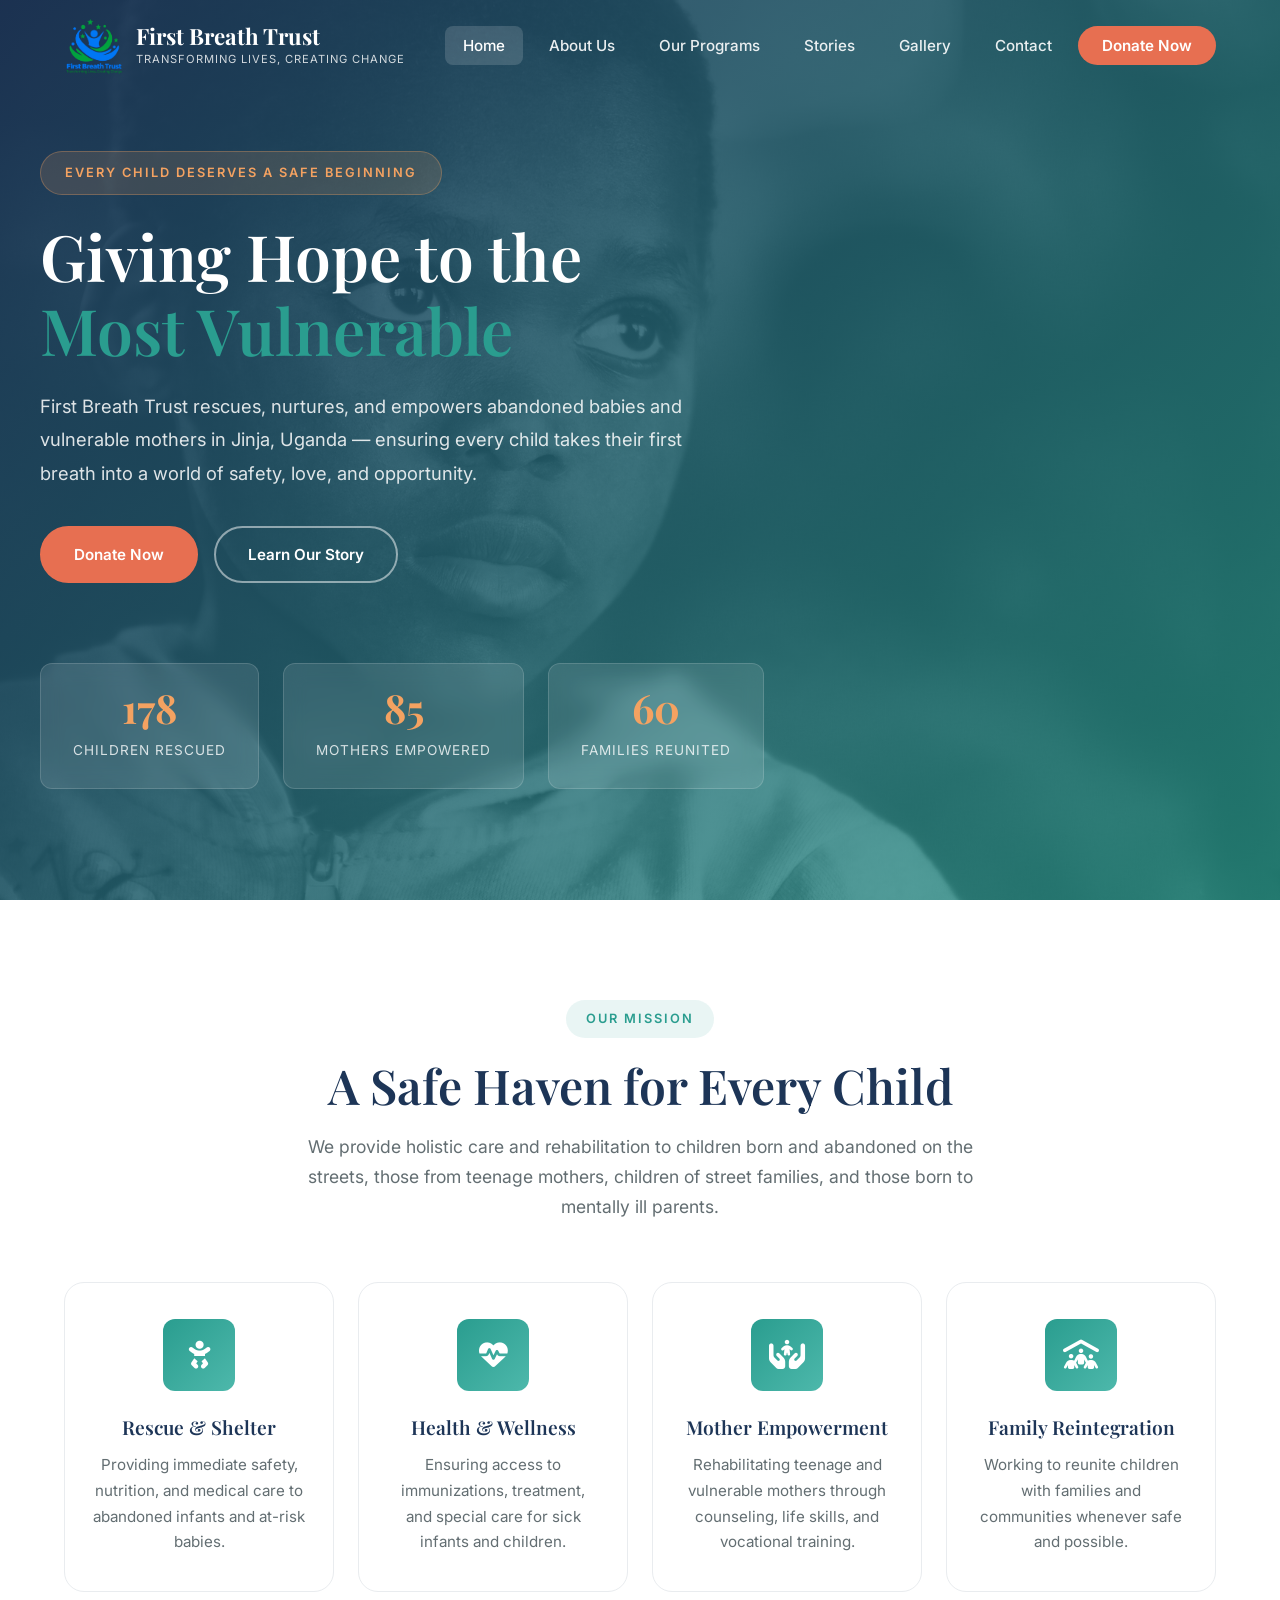
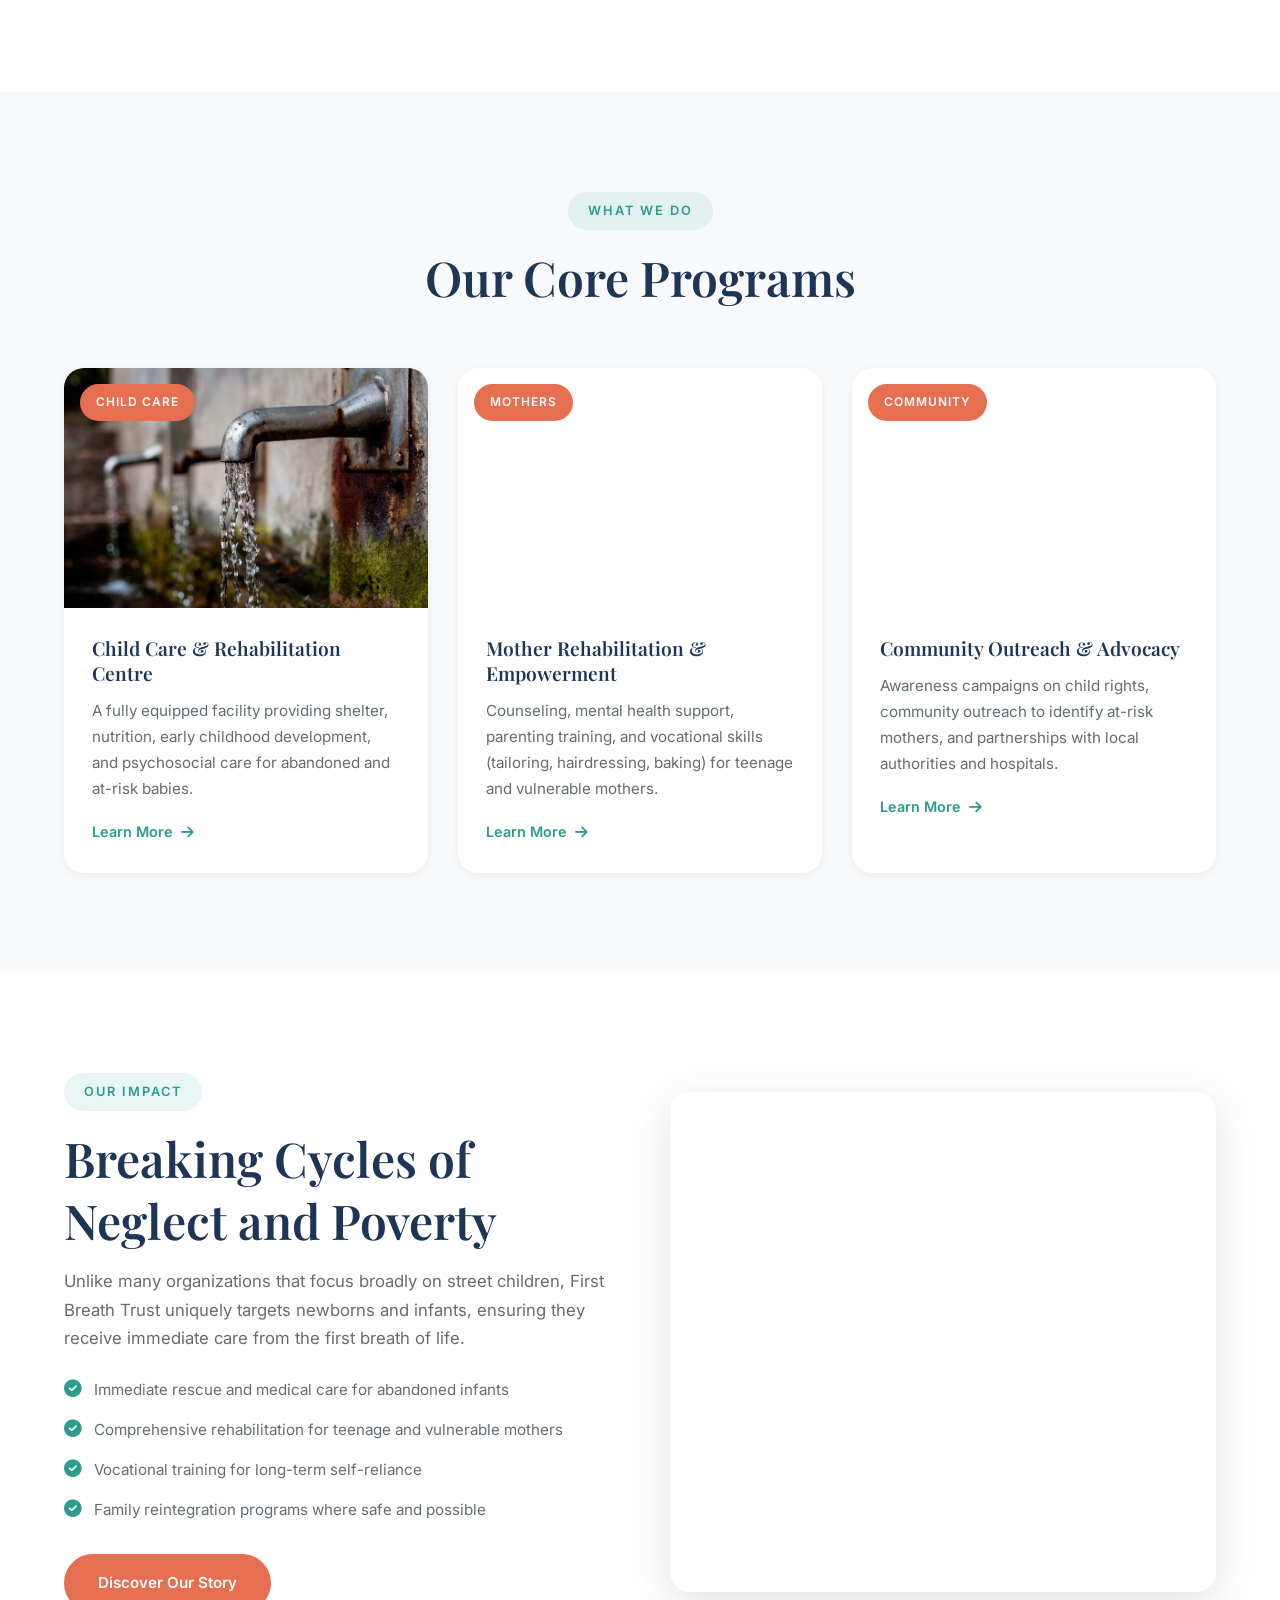
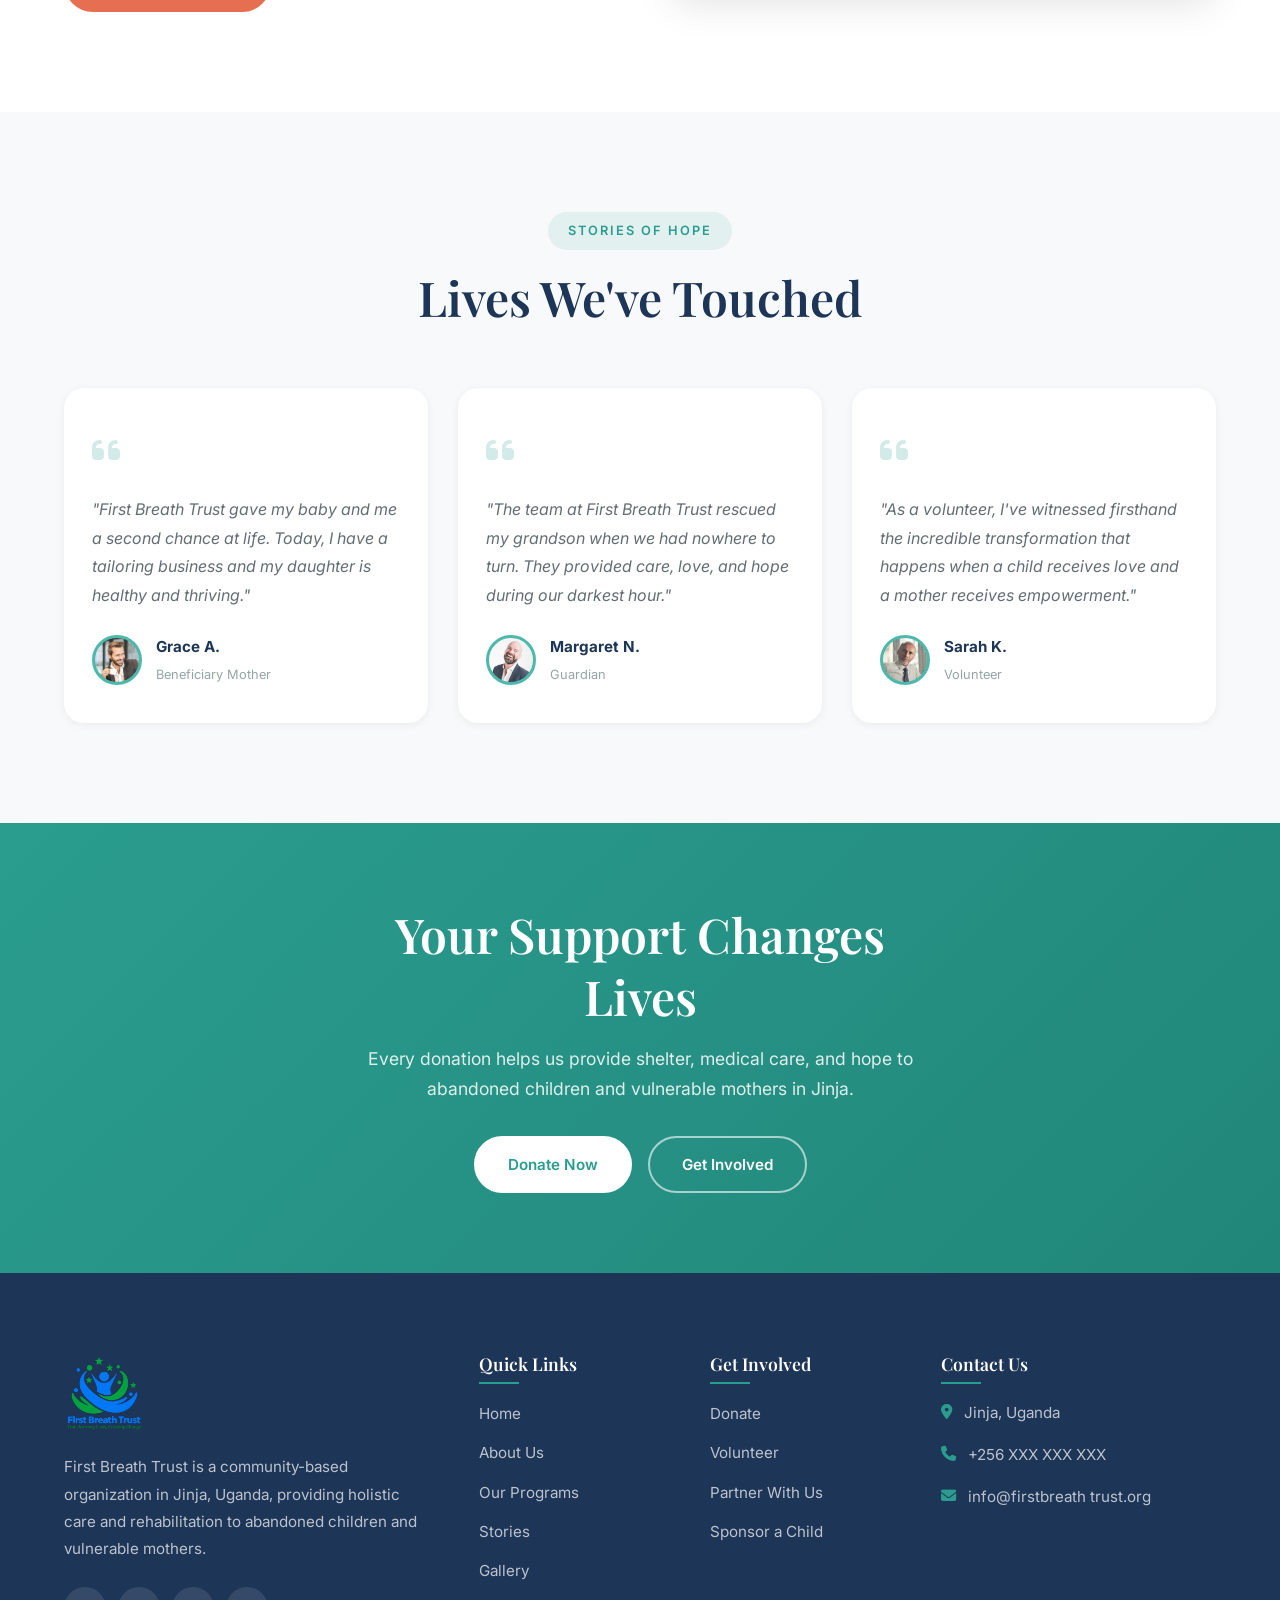
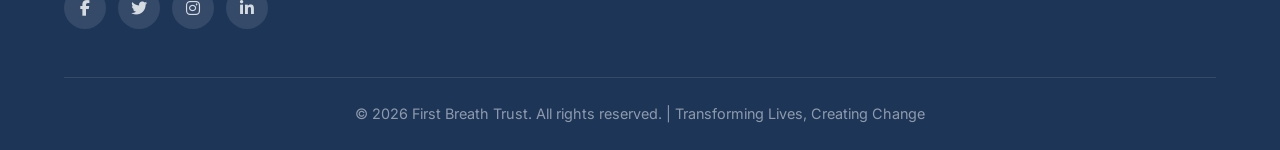
==== index.html @ 8ded1dd7 "Initial commit - First Breath Trust website" ====
<!DOCTYPE html>
<html lang="en">
<head>
    <title>First Breath Trust - Transforming Lives, Creating Change</title>
    <meta charset="utf-8">
    <meta name="viewport" content="width=device-width, initial-scale=1, shrink-to-fit=no">
    <meta name="description" content="First Breath Trust provides holistic care and rehabilitation to abandoned children and vulnerable mothers in Jinja, Uganda.">
    
    <link rel="preconnect" href="https://fonts.googleapis.com">
    <link rel="preconnect" href="https://fonts.gstatic.com" crossorigin>
    <link href="https://fonts.googleapis.com/css2?family=Inter:wght@300;400;500;600;700&family=Playfair+Display:wght@400;500;600;700&display=swap" rel="stylesheet">
    <link rel="stylesheet" href="https://cdnjs.cloudflare.com/ajax/libs/font-awesome/6.4.0/css/all.min.css">
    <link rel="stylesheet" href="css/style.css">
</head>
<body>
    <!-- Navigation -->
    <nav class="navbar" id="navbar">
        <div class="container nav-container">
            <a class="navbar-brand" href="index.html">
                <img src="images/FBT logo.png" alt="First Breath Trust Logo" class="logo-img">
                <div class="brand-text">
                    <span class="brand-name">First Breath Trust</span>
                    <span class="brand-tagline">Transforming Lives, Creating Change</span>
                </div>
            </a>
            <button class="nav-toggle" id="navToggle" aria-label="Toggle navigation">
                <span></span>
                <span></span>
                <span></span>
            </button>
            <ul class="nav-menu" id="navMenu">
                <li><a href="index.html" class="nav-link active">Home</a></li>
                <li><a href="about.html" class="nav-link">About Us</a></li>
                <li><a href="programs.html" class="nav-link">Our Programs</a></li>
                <li><a href="stories.html" class="nav-link">Stories</a></li>
                <li><a href="gallery.html" class="nav-link">Gallery</a></li>
                <li><a href="contact.html" class="nav-link">Contact</a></li>
                <li><a href="donate.html" class="nav-link nav-cta">Donate Now</a></li>
            </ul>
        </div>
    </nav>

    <!-- Hero Section -->
    <section class="hero">
        <div class="hero-overlay"></div>
        <div class="hero-bg" style="background-image: url('images/bg_7.jpg');"></div>
        <div class="container hero-content">
            <div class="hero-text">
                <span class="hero-badge">Every Child Deserves a Safe Beginning</span>
                <h1 class="hero-title">Giving Hope to the <span class="highlight">Most Vulnerable</span></h1>
                <p class="hero-subtitle">First Breath Trust rescues, nurtures, and empowers abandoned babies and vulnerable mothers in Jinja, Uganda — ensuring every child takes their first breath into a world of safety, love, and opportunity.</p>
                <div class="hero-actions">
                    <a href="donate.html" class="btn btn-primary">Donate Now</a>
                    <a href="about.html" class="btn btn-outline">Learn Our Story</a>
                </div>
            </div>
            <div class="hero-stats">
                <div class="stat-card">
                    <span class="stat-number" data-count="250">0</span>
                    <span class="stat-label">Children Rescued</span>
                </div>
                <div class="stat-card">
                    <span class="stat-number" data-count="120">0</span>
                    <span class="stat-label">Mothers Empowered</span>
                </div>
                <div class="stat-card">
                    <span class="stat-number" data-count="85">0</span>
                    <span class="stat-label">Families Reunited</span>
                </div>
            </div>
        </div>
    </section>

    <!-- Mission Section -->
    <section class="section mission-section">
        <div class="container">
            <div class="section-header">
                <span class="section-tag">Our Mission</span>
                <h2 class="section-title">A Safe Haven for Every Child</h2>
                <p class="section-desc">We provide holistic care and rehabilitation to children born and abandoned on the streets, those from teenage mothers, children of street families, and those born to mentally ill parents.</p>
            </div>
            <div class="mission-grid">
                <div class="mission-card">
                    <div class="mission-icon"><i class="fas fa-baby"></i></div>
                    <h3>Rescue & Shelter</h3>
                    <p>Providing immediate safety, nutrition, and medical care to abandoned infants and at-risk babies.</p>
                </div>
                <div class="mission-card">
                    <div class="mission-icon"><i class="fas fa-heart-pulse"></i></div>
                    <h3>Health & Wellness</h3>
                    <p>Ensuring access to immunizations, treatment, and special care for sick infants and children.</p>
                </div>
                <div class="mission-card">
                    <div class="mission-icon"><i class="fas fa-hands-holding-child"></i></div>
                    <h3>Mother Empowerment</h3>
                    <p>Rehabilitating teenage and vulnerable mothers through counseling, life skills, and vocational training.</p>
                </div>
                <div class="mission-card">
                    <div class="mission-icon"><i class="fas fa-people-roof"></i></div>
                    <h3>Family Reintegration</h3>
                    <p>Working to reunite children with families and communities whenever safe and possible.</p>
                </div>
            </div>
        </div>
    </section>

    <!-- Programs Section -->
    <section class="section programs-section bg-light">
        <div class="container">
            <div class="section-header">
                <span class="section-tag">What We Do</span>
                <h2 class="section-title">Our Core Programs</h2>
            </div>
            <div class="programs-grid">
                <div class="program-card">
                    <div class="program-image" style="background-image: url('images/cause-1.jpg');">
                        <span class="program-badge">Child Care</span>
                    </div>
                    <div class="program-content">
                        <h3>Child Care & Rehabilitation Centre</h3>
                        <p>A fully equipped facility providing shelter, nutrition, early childhood development, and psychosocial care for abandoned and at-risk babies.</p>
                        <a href="programs.html" class="program-link">Learn More <i class="fas fa-arrow-right"></i></a>
                    </div>
                </div>
                <div class="program-card">
                    <div class="program-image" style="background-image: url('images/cause-2.jpg');">
                        <span class="program-badge">Mothers</span>
                    </div>
                    <div class="program-content">
                        <h3>Mother Rehabilitation & Empowerment</h3>
                        <p>Counseling, mental health support, parenting training, and vocational skills (tailoring, hairdressing, baking) for teenage and vulnerable mothers.</p>
                        <a href="programs.html" class="program-link">Learn More <i class="fas fa-arrow-right"></i></a>
                    </div>
                </div>
                <div class="program-card">
                    <div class="program-image" style="background-image: url('images/cause-3.jpg');">
                        <span class="program-badge">Community</span>
                    </div>
                    <div class="program-content">
                        <h3>Community Outreach & Advocacy</h3>
                        <p>Awareness campaigns on child rights, community outreach to identify at-risk mothers, and partnerships with local authorities and hospitals.</p>
                        <a href="programs.html" class="program-link">Learn More <i class="fas fa-arrow-right"></i></a>
                    </div>
                </div>
            </div>
        </div>
    </section>

    <!-- Impact Section -->
    <section class="section impact-section">
        <div class="container">
            <div class="impact-content">
                <div class="impact-text">
                    <span class="section-tag">Our Impact</span>
                    <h2 class="section-title">Breaking Cycles of Neglect and Poverty</h2>
                    <p>Unlike many organizations that focus broadly on street children, First Breath Trust uniquely targets newborns and infants, ensuring they receive immediate care from the first breath of life.</p>
                    <ul class="impact-list">
                        <li><i class="fas fa-check-circle"></i> Immediate rescue and medical care for abandoned infants</li>
                        <li><i class="fas fa-check-circle"></i> Comprehensive rehabilitation for teenage and vulnerable mothers</li>
                        <li><i class="fas fa-check-circle"></i> Vocational training for long-term self-reliance</li>
                        <li><i class="fas fa-check-circle"></i> Family reintegration programs where safe and possible</li>
                    </ul>
                    <a href="about.html" class="btn btn-primary">Discover Our Story</a>
                </div>
                <div class="impact-image" style="background-image: url('images/bg_3.jpg');"></div>
            </div>
        </div>
    </section>

    <!-- Testimonials Section -->
    <section class="section testimonials-section bg-light">
        <div class="container">
            <div class="section-header">
                <span class="section-tag">Stories of Hope</span>
                <h2 class="section-title">Lives We've Touched</h2>
            </div>
            <div class="testimonials-grid">
                <div class="testimonial-card">
                    <div class="testimonial-quote"><i class="fas fa-quote-left"></i></div>
                    <p>"First Breath Trust gave my baby and me a second chance at life. Today, I have a tailoring business and my daughter is healthy and thriving."</p>
                    <div class="testimonial-author">
                        <div class="author-avatar" style="background-image: url('images/person_1.jpg');"></div>
                        <div class="author-info">
                            <strong>Grace A.</strong>
                            <span>Beneficiary Mother</span>
                        </div>
                    </div>
                </div>
                <div class="testimonial-card">
                    <div class="testimonial-quote"><i class="fas fa-quote-left"></i></div>
                    <p>"The team at First Breath Trust rescued my grandson when we had nowhere to turn. They provided care, love, and hope during our darkest hour."</p>
                    <div class="testimonial-author">
                        <div class="author-avatar" style="background-image: url('images/person_2.jpg');"></div>
                        <div class="author-info">
                            <strong>Margaret N.</strong>
                            <span>Guardian</span>
                        </div>
                    </div>
                </div>
                <div class="testimonial-card">
                    <div class="testimonial-quote"><i class="fas fa-quote-left"></i></div>
                    <p>"As a volunteer, I've witnessed firsthand the incredible transformation that happens when a child receives love and a mother receives empowerment."</p>
                    <div class="testimonial-author">
                        <div class="author-avatar" style="background-image: url('images/person_3.jpg');"></div>
                        <div class="author-info">
                            <strong>Sarah K.</strong>
                            <span>Volunteer</span>
                        </div>
                    </div>
                </div>
            </div>
        </div>
    </section>

    <!-- CTA Section -->
    <section class="cta-section">
        <div class="container">
            <div class="cta-content">
                <h2>Your Support Changes Lives</h2>
                <p>Every donation helps us provide shelter, medical care, and hope to abandoned children and vulnerable mothers in Jinja.</p>
                <div class="cta-actions">
                    <a href="donate.html" class="btn btn-white">Donate Now</a>
                    <a href="contact.html" class="btn btn-outline-white">Get Involved</a>
                </div>
            </div>
        </div>
    </section>

    <!-- Footer -->
    <footer class="footer">
        <div class="container">
            <div class="footer-grid">
                <div class="footer-col">
                    <img src="images/FBT logo.png" alt="First Breath Trust" class="footer-logo">
                    <p class="footer-desc">First Breath Trust is a community-based organization in Jinja, Uganda, providing holistic care and rehabilitation to abandoned children and vulnerable mothers.</p>
                    <div class="social-links">
                        <a href="#" aria-label="Facebook"><i class="fab fa-facebook-f"></i></a>
                        <a href="#" aria-label="Twitter"><i class="fab fa-twitter"></i></a>
                        <a href="#" aria-label="Instagram"><i class="fab fa-instagram"></i></a>
                        <a href="#" aria-label="LinkedIn"><i class="fab fa-linkedin-in"></i></a>
                    </div>
                </div>
                <div class="footer-col">
                    <h4>Quick Links</h4>
                    <ul class="footer-links">
                        <li><a href="index.html">Home</a></li>
                        <li><a href="about.html">About Us</a></li>
                        <li><a href="programs.html">Our Programs</a></li>
                        <li><a href="stories.html">Stories</a></li>
                        <li><a href="gallery.html">Gallery</a></li>
                    </ul>
                </div>
                <div class="footer-col">
                    <h4>Get Involved</h4>
                    <ul class="footer-links">
                        <li><a href="donate.html">Donate</a></li>
                        <li><a href="contact.html">Volunteer</a></li>
                        <li><a href="contact.html">Partner With Us</a></li>
                        <li><a href="contact.html">Sponsor a Child</a></li>
                    </ul>
                </div>
                <div class="footer-col">
                    <h4>Contact Us</h4>
                    <ul class="footer-contact">
                        <li><i class="fas fa-map-marker-alt"></i> Jinja, Uganda</li>
                        <li><i class="fas fa-phone"></i> +256 XXX XXX XXX</li>
                        <li><i class="fas fa-envelope"></i> info@firstbreath trust.org</li>
                    </ul>
                </div>
            </div>
            <div class="footer-bottom">
                <p>&copy; <span id="year"></span> First Breath Trust. All rights reserved. | Transforming Lives, Creating Change</p>
            </div>
        </div>
    </footer>

    <script src="js/main.js"></script>
</body>
</html>
---- css/style.css ----
/* ============================================
   First Breath Trust - Modern Professional CSS
   ============================================ */

/* CSS Variables */
:root {
    --primary: #2A9D8F;
    --primary-dark: #21867A;
    --primary-light: #4DB8AB;
    --secondary: #E76F51;
    --secondary-dark: #D55A3C;
    --accent: #F4A261;
    --dark: #1D3557;
    --dark-light: #2B4A6F;
    --text: #2D3436;
    --text-light: #636E72;
    --text-muted: #95A5A6;
    --bg-light: #F8F9FA;
    --bg-cream: #FDF8F3;
    --white: #FFFFFF;
    --border: #E9ECEF;
    --shadow-sm: 0 2px 8px rgba(0,0,0,0.06);
    --shadow-md: 0 4px 20px rgba(0,0,0,0.08);
    --shadow-lg: 0 10px 40px rgba(0,0,0,0.12);
    --radius-sm: 8px;
    --radius-md: 12px;
    --radius-lg: 20px;
    --radius-xl: 30px;
    --transition: all 0.3s cubic-bezier(0.4, 0, 0.2, 1);
    --font-primary: 'Inter', -apple-system, BlinkMacSystemFont, sans-serif;
    --font-display: 'Playfair Display', Georgia, serif;
}

/* Reset & Base */
*, *::before, *::after {
    margin: 0;
    padding: 0;
    box-sizing: border-box;
}

html {
    scroll-behavior: smooth;
    -webkit-text-size-adjust: 100%;
}

body {
    font-family: var(--font-primary);
    font-size: 16px;
    line-height: 1.7;
    color: var(--text);
    background: var(--white);
    overflow-x: hidden;
    -webkit-font-smoothing: antialiased;
    -moz-osx-font-smoothing: grayscale;
}

img {
    max-width: 100%;
    height: auto;
    display: block;
}

a {
    text-decoration: none;
    color: inherit;
    transition: var(--transition);
}

ul {
    list-style: none;
}

/* Typography */
h1, h2, h3, h4, h5, h6 {
    font-family: var(--font-display);
    font-weight: 600;
    line-height: 1.3;
    color: var(--dark);
}

h1 { font-size: clamp(2.5rem, 5vw, 4rem); }
h2 { font-size: clamp(2rem, 4vw, 3rem); }
h3 { font-size: clamp(1.5rem, 3vw, 2rem); }
h4 { font-size: 1.25rem; }

p {
    color: var(--text-light);
    margin-bottom: 1rem;
}

.highlight {
    color: var(--primary);
    position: relative;
}

/* Container */
.container {
    width: 100%;
    max-width: 1200px;
    margin: 0 auto;
    padding: 0 24px;
}

/* Section */
.section {
    padding: 100px 0;
}

.section-header {
    text-align: center;
    max-width: 700px;
    margin: 0 auto 60px;
}

.section-tag {
    display: inline-block;
    font-size: 0.8rem;
    font-weight: 600;
    text-transform: uppercase;
    letter-spacing: 2px;
    color: var(--primary);
    background: rgba(42, 157, 143, 0.1);
    padding: 8px 20px;
    border-radius: 50px;
    margin-bottom: 16px;
}

.section-title {
    margin-bottom: 16px;
}

.section-desc {
    font-size: 1.1rem;
    color: var(--text-light);
}

.bg-light {
    background: var(--bg-light);
}

/* ============================================
   Navigation
   ============================================ */
.navbar {
    position: fixed;
    top: 0;
    left: 0;
    right: 0;
    z-index: 1000;
    background: transparent;
    padding: 16px 0;
    transition: var(--transition);
}

.navbar.scrolled {
    background: rgba(255, 255, 255, 0.98);
    backdrop-filter: blur(20px);
    box-shadow: var(--shadow-sm);
    padding: 10px 0;
}

.nav-container {
    display: flex;
    align-items: center;
    justify-content: space-between;
}

.navbar-brand {
    display: flex;
    align-items: center;
    gap: 12px;
}

.logo-img {
    width: 60px;
    height: 60px;
    object-fit: contain;
    transition: var(--transition);
}

.navbar.scrolled .logo-img {
    width: 50px;
    height: 50px;
}

.brand-text {
    display: flex;
    flex-direction: column;
}

.brand-name {
    font-family: var(--font-display);
    font-size: 1.4rem;
    font-weight: 700;
    color: var(--white);
    line-height: 1.2;
    transition: var(--transition);
}

.brand-tagline {
    font-size: 0.7rem;
    color: rgba(255,255,255,0.8);
    letter-spacing: 1px;
    text-transform: uppercase;
    transition: var(--transition);
}

.navbar.scrolled .brand-name {
    color: var(--dark);
}

.navbar.scrolled .brand-tagline {
    color: var(--text-light);
}

.nav-menu {
    display: flex;
    align-items: center;
    gap: 8px;
}

.nav-link {
    font-size: 0.95rem;
    font-weight: 500;
    color: rgba(255,255,255,0.9);
    padding: 10px 18px;
    border-radius: var(--radius-sm);
    transition: var(--transition);
}

.nav-link:hover,
.nav-link.active {
    color: var(--white);
    background: rgba(255,255,255,0.15);
}

.navbar.scrolled .nav-link {
    color: var(--text);
}

.navbar.scrolled .nav-link:hover,
.navbar.scrolled .nav-link.active {
    color: var(--primary);
    background: rgba(42, 157, 143, 0.08);
}

.nav-cta {
    background: var(--secondary) !important;
    color: var(--white) !important;
    padding: 10px 24px !important;
    border-radius: 50px !important;
    font-weight: 600 !important;
}

.nav-cta:hover {
    background: var(--secondary-dark) !important;
    transform: translateY(-2px);
    box-shadow: 0 4px 15px rgba(231, 111, 81, 0.4);
}

.nav-toggle {
    display: none;
    flex-direction: column;
    gap: 5px;
    background: none;
    border: none;
    cursor: pointer;
    padding: 8px;
}

.nav-toggle span {
    width: 24px;
    height: 2px;
    background: var(--white);
    transition: var(--transition);
    border-radius: 2px;
}

.navbar.scrolled .nav-toggle span {
    background: var(--dark);
}

/* ============================================
   Hero Section
   ============================================ */
.hero {
    position: relative;
    min-height: 100vh;
    display: flex;
    align-items: center;
    overflow: hidden;
}

.hero-bg {
    position: absolute;
    inset: 0;
    background-size: cover;
    background-position: center;
    transform: scale(1.05);
    animation: heroZoom 20s ease-in-out infinite alternate;
}

@keyframes heroZoom {
    from { transform: scale(1.05); }
    to { transform: scale(1.15); }
}

.hero-overlay {
    position: absolute;
    inset: 0;
    background: linear-gradient(135deg, rgba(29, 53, 87, 0.92) 0%, rgba(42, 157, 143, 0.75) 100%);
    z-index: 1;
}

.hero-content {
    position: relative;
    z-index: 2;
    padding: 120px 0 80px;
}

.hero-text {
    max-width: 700px;
}

.hero-badge {
    display: inline-block;
    font-size: 0.8rem;
    font-weight: 600;
    text-transform: uppercase;
    letter-spacing: 2px;
    color: var(--accent);
    background: rgba(244, 162, 97, 0.15);
    padding: 10px 24px;
    border-radius: 50px;
    margin-bottom: 24px;
    border: 1px solid rgba(244, 162, 97, 0.3);
}

.hero-title {
    color: var(--white);
    margin-bottom: 24px;
    line-height: 1.15;
}

.hero-subtitle {
    font-size: 1.15rem;
    color: rgba(255,255,255,0.85);
    line-height: 1.8;
    margin-bottom: 36px;
}

.hero-actions {
    display: flex;
    gap: 16px;
    flex-wrap: wrap;
}

.hero-stats {
    display: flex;
    gap: 24px;
    margin-top: 80px;
    flex-wrap: wrap;
}

.stat-card {
    background: rgba(255,255,255,0.1);
    backdrop-filter: blur(10px);
    border: 1px solid rgba(255,255,255,0.15);
    border-radius: var(--radius-md);
    padding: 24px 32px;
    text-align: center;
    min-width: 160px;
    transition: var(--transition);
}

.stat-card:hover {
    background: rgba(255,255,255,0.15);
    transform: translateY(-4px);
}

.stat-number {
    display: block;
    font-family: var(--font-display);
    font-size: 2.5rem;
    font-weight: 700;
    color: var(--accent);
    line-height: 1;
    margin-bottom: 8px;
}

.stat-label {
    font-size: 0.85rem;
    color: rgba(255,255,255,0.8);
    text-transform: uppercase;
    letter-spacing: 1px;
}

/* ============================================
   Buttons
   ============================================ */
.btn {
    display: inline-flex;
    align-items: center;
    justify-content: center;
    gap: 8px;
    padding: 14px 32px;
    font-family: var(--font-primary);
    font-size: 0.95rem;
    font-weight: 600;
    border-radius: 50px;
    border: 2px solid transparent;
    cursor: pointer;
    transition: var(--transition);
    text-align: center;
}

.btn-primary {
    background: var(--secondary);
    color: var(--white);
    border-color: var(--secondary);
}

.btn-primary:hover {
    background: var(--secondary-dark);
    border-color: var(--secondary-dark);
    transform: translateY(-2px);
    box-shadow: 0 8px 25px rgba(231, 111, 81, 0.4);
}

.btn-outline {
    background: transparent;
    color: var(--white);
    border-color: rgba(255,255,255,0.5);
}

.btn-outline:hover {
    background: var(--white);
    color: var(--primary);
    border-color: var(--white);
}

.btn-white {
    background: var(--white);
    color: var(--primary);
    border-color: var(--white);
}

.btn-white:hover {
    background: transparent;
    color: var(--white);
    border-color: var(--white);
}

.btn-outline-white {
    background: transparent;
    color: var(--white);
    border-color: rgba(255,255,255,0.6);
}

.btn-outline-white:hover {
    background: var(--white);
    color: var(--primary);
    border-color: var(--white);
}

.btn-block {
    width: 100%;
}

/* ============================================
   Mission Section
   ============================================ */
.mission-grid {
    display: grid;
    grid-template-columns: repeat(4, 1fr);
    gap: 24px;
}

.mission-card {
    background: var(--white);
    border: 1px solid var(--border);
    border-radius: var(--radius-lg);
    padding: 36px 28px;
    text-align: center;
    transition: var(--transition);
}

.mission-card:hover {
    transform: translateY(-8px);
    box-shadow: var(--shadow-lg);
    border-color: transparent;
}

.mission-icon {
    width: 72px;
    height: 72px;
    background: linear-gradient(135deg, var(--primary), var(--primary-light));
    border-radius: var(--radius-md);
    display: flex;
    align-items: center;
    justify-content: center;
    margin: 0 auto 24px;
    font-size: 1.8rem;
    color: var(--white);
    transition: var(--transition);
}

.mission-card:hover .mission-icon {
    transform: scale(1.1) rotate(-5deg);
}

.mission-card h3 {
    font-size: 1.2rem;
    margin-bottom: 12px;
}

.mission-card p {
    font-size: 0.95rem;
    margin: 0;
}

/* ============================================
   Programs Section
   ============================================ */
.programs-grid {
    display: grid;
    grid-template-columns: repeat(3, 1fr);
    gap: 30px;
}

.program-card {
    background: var(--white);
    border-radius: var(--radius-lg);
    overflow: hidden;
    box-shadow: var(--shadow-sm);
    transition: var(--transition);
}

.program-card:hover {
    transform: translateY(-8px);
    box-shadow: var(--shadow-lg);
}

.program-image {
    height: 240px;
    background-size: cover;
    background-position: center;
    position: relative;
}

.program-badge {
    position: absolute;
    top: 16px;
    left: 16px;
    background: var(--secondary);
    color: var(--white);
    font-size: 0.75rem;
    font-weight: 600;
    text-transform: uppercase;
    letter-spacing: 1px;
    padding: 8px 16px;
    border-radius: 50px;
}

.program-content {
    padding: 28px;
}

.program-content h3 {
    font-size: 1.2rem;
    margin-bottom: 12px;
}

.program-content p {
    font-size: 0.95rem;
    margin-bottom: 16px;
}

.program-link {
    display: inline-flex;
    align-items: center;
    gap: 8px;
    font-size: 0.9rem;
    font-weight: 600;
    color: var(--primary);
}

.program-link:hover {
    gap: 12px;
    color: var(--primary-dark);
}

/* ============================================
   Impact Section
   ============================================ */
.impact-content {
    display: grid;
    grid-template-columns: 1fr 1fr;
    gap: 60px;
    align-items: center;
}

.impact-text .section-title {
    text-align: left;
}

.impact-text > p {
    font-size: 1.05rem;
    margin-bottom: 24px;
}

.impact-list {
    margin-bottom: 32px;
}

.impact-list li {
    display: flex;
    align-items: flex-start;
    gap: 12px;
    margin-bottom: 14px;
    font-size: 0.95rem;
    color: var(--text-light);
}

.impact-list li i {
    color: var(--primary);
    font-size: 1.1rem;
    margin-top: 3px;
}

.impact-image {
    height: 500px;
    background-size: cover;
    background-position: center;
    border-radius: var(--radius-lg);
    box-shadow: var(--shadow-lg);
}

/* ============================================
   Testimonials Section
   ============================================ */
.testimonials-grid {
    display: grid;
    grid-template-columns: repeat(3, 1fr);
    gap: 30px;
}

.testimonial-card {
    background: var(--white);
    border-radius: var(--radius-lg);
    padding: 36px 28px;
    box-shadow: var(--shadow-sm);
    transition: var(--transition);
    position: relative;
}

.testimonial-card:hover {
    transform: translateY(-5px);
    box-shadow: var(--shadow-md);
}

.testimonial-quote {
    font-size: 2rem;
    color: var(--primary);
    opacity: 0.2;
    margin-bottom: 16px;
}

.testimonial-card > p {
    font-size: 1rem;
    font-style: italic;
    line-height: 1.8;
    margin-bottom: 24px;
}

.testimonial-author {
    display: flex;
    align-items: center;
    gap: 14px;
}

.author-avatar {
    width: 50px;
    height: 50px;
    border-radius: 50%;
    background-size: cover;
    background-position: center;
    border: 3px solid var(--primary-light);
}

.author-info strong {
    display: block;
    font-size: 0.95rem;
    color: var(--dark);
}

.author-info span {
    font-size: 0.8rem;
    color: var(--text-muted);
}

/* ============================================
   CTA Section
   ============================================ */
.cta-section {
    background: linear-gradient(135deg, var(--primary) 0%, var(--primary-dark) 100%);
    padding: 80px 0;
}

.cta-content {
    text-align: center;
    max-width: 600px;
    margin: 0 auto;
}

.cta-content h2 {
    color: var(--white);
    margin-bottom: 16px;
}

.cta-content p {
    color: rgba(255,255,255,0.85);
    font-size: 1.1rem;
    margin-bottom: 32px;
}

.cta-actions {
    display: flex;
    gap: 16px;
    justify-content: center;
    flex-wrap: wrap;
}

/* ============================================
   Page Header
   ============================================ */
.page-header {
    position: relative;
    padding: 180px 0 100px;
    overflow: hidden;
}

.page-header-bg {
    position: absolute;
    inset: 0;
    background-size: cover;
    background-position: center;
}

.page-header-overlay {
    position: absolute;
    inset: 0;
    background: linear-gradient(135deg, rgba(29, 53, 87, 0.9) 0%, rgba(42, 157, 143, 0.8) 100%);
    z-index: 1;
}

.page-header-content {
    position: relative;
    z-index: 2;
    text-align: center;
}

.page-header-content h1 {
    color: var(--white);
    margin-bottom: 12px;
}

.page-header-content p {
    color: rgba(255,255,255,0.85);
    font-size: 1.1rem;
}

/* ============================================
   Story / About Sections
   ============================================ */
.story-grid {
    display: grid;
    grid-template-columns: 1fr 1fr;
    gap: 60px;
    align-items: center;
}

.story-image {
    height: 500px;
    background-size: cover;
    background-position: center;
    border-radius: var(--radius-lg);
    box-shadow: var(--shadow-lg);
}

.story-content .section-title {
    text-align: left;
    margin-bottom: 24px;
}

.story-content p {
    font-size: 1rem;
    line-height: 1.9;
}

/* VMV Cards */
.vmv-grid {
    display: grid;
    grid-template-columns: repeat(3, 1fr);
    gap: 30px;
}

.vmv-card {
    background: var(--white);
    border-radius: var(--radius-lg);
    padding: 40px 32px;
    text-align: center;
    box-shadow: var(--shadow-sm);
    transition: var(--transition);
}

.vmv-card:hover {
    transform: translateY(-8px);
    box-shadow: var(--shadow-lg);
}

.vmv-icon {
    width: 80px;
    height: 80px;
    background: linear-gradient(135deg, var(--primary), var(--primary-light));
    border-radius: 50%;
    display: flex;
    align-items: center;
    justify-content: center;
    margin: 0 auto 24px;
    font-size: 2rem;
    color: var(--white);
}

.vmv-card h3 {
    margin-bottom: 16px;
}

.vmv-card p {
    font-size: 0.95rem;
    margin: 0;
}

/* Objectives */
.objectives-grid {
    display: grid;
    grid-template-columns: repeat(3, 1fr);
    gap: 24px;
}

.objective-card {
    background: var(--white);
    border: 1px solid var(--border);
    border-radius: var(--radius-lg);
    padding: 32px 28px;
    transition: var(--transition);
    position: relative;
    overflow: hidden;
}

.objective-card::before {
    content: '';
    position: absolute;
    top: 0;
    left: 0;
    width: 4px;
    height: 100%;
    background: var(--primary);
    transition: var(--transition);
}

.objective-card:hover {
    transform: translateX(8px);
    box-shadow: var(--shadow-md);
}

.objective-card:hover::before {
    width: 6px;
}

.objective-number {
    font-family: var(--font-display);
    font-size: 2.5rem;
    font-weight: 700;
    color: var(--primary);
    opacity: 0.15;
    line-height: 1;
    display: block;
    margin-bottom: 12px;
}

.objective-card h3 {
    font-size: 1.1rem;
    margin-bottom: 10px;
}

.objective-card p {
    font-size: 0.9rem;
    margin: 0;
}

/* Team Grid */
.team-grid {
    display: grid;
    grid-template-columns: repeat(3, 1fr);
    gap: 24px;
}

.team-card {
    background: var(--white);
    border: 1px solid var(--border);
    border-radius: var(--radius-lg);
    padding: 32px 24px;
    text-align: center;
    transition: var(--transition);
}

.team-card:hover {
    transform: translateY(-5px);
    box-shadow: var(--shadow-md);
    border-color: var(--primary-light);
}

.team-icon {
    width: 64px;
    height: 64px;
    background: rgba(42, 157, 143, 0.1);
    border-radius: var(--radius-md);
    display: flex;
    align-items: center;
    justify-content: center;
    margin: 0 auto 20px;
    font-size: 1.5rem;
    color: var(--primary);
}

.team-card h3 {
    font-size: 1rem;
    margin-bottom: 8px;
}

.team-card p {
    font-size: 0.85rem;
    margin: 0;
}

/* ============================================
   Programs Detailed
   ============================================ */
.programs-detailed {
    display: flex;
    flex-direction: column;
    gap: 60px;
}

.program-detailed-card {
    display: grid;
    grid-template-columns: 1fr 1fr;
    gap: 50px;
    align-items: center;
}

.program-detailed-card.reverse {
    direction: rtl;
}

.program-detailed-card.reverse > * {
    direction: ltr;
}

.program-detailed-image {
    height: 450px;
    background-size: cover;
    background-position: center;
    border-radius: var(--radius-lg);
    box-shadow: var(--shadow-lg);
    position: relative;
}

.program-detailed-content h3 {
    margin-bottom: 16px;
}

.program-detailed-content > p {
    margin-bottom: 24px;
}

.program-features {
    display: flex;
    flex-direction: column;
    gap: 12px;
}

.program-features li {
    display: flex;
    align-items: flex-start;
    gap: 12px;
    font-size: 0.95rem;
    color: var(--text-light);
}

.program-features li i {
    color: var(--primary);
    margin-top: 4px;
}

/* Uniqueness */
.uniqueness-grid {
    display: grid;
    grid-template-columns: repeat(3, 1fr);
    gap: 30px;
}

.uniqueness-card {
    background: var(--white);
    border-radius: var(--radius-lg);
    padding: 40px 32px;
    text-align: center;
    box-shadow: var(--shadow-sm);
    transition: var(--transition);
}

.uniqueness-card:hover {
    transform: translateY(-8px);
    box-shadow: var(--shadow-lg);
}

.uniqueness-icon {
    width: 72px;
    height: 72px;
    background: linear-gradient(135deg, var(--accent), var(--secondary));
    border-radius: 50%;
    display: flex;
    align-items: center;
    justify-content: center;
    margin: 0 auto 24px;
    font-size: 1.6rem;
    color: var(--white);
}

.uniqueness-card h3 {
    font-size: 1.15rem;
    margin-bottom: 12px;
}

.uniqueness-card p {
    font-size: 0.95rem;
    margin: 0;
}

/* Sustainability */
.sustainability-grid {
    display: grid;
    grid-template-columns: repeat(4, 1fr);
    gap: 24px;
}

.sustainability-card {
    background: var(--white);
    border: 1px solid var(--border);
    border-radius: var(--radius-lg);
    padding: 32px 24px;
    text-align: center;
    transition: var(--transition);
}

.sustainability-card:hover {
    transform: translateY(-5px);
    box-shadow: var(--shadow-md);
}

.sustainability-card i {
    font-size: 2rem;
    color: var(--primary);
    margin-bottom: 16px;
    display: block;
}

.sustainability-card h4 {
    font-size: 1rem;
    margin-bottom: 8px;
}

.sustainability-card p {
    font-size: 0.85rem;
    margin: 0;
}

/* ============================================
   Donation Page
   ============================================ */
.donation-grid {
    display: grid;
    grid-template-columns: 1fr 1fr;
    gap: 60px;
    align-items: start;
}

.donation-info .section-title {
    text-align: left;
    margin-bottom: 20px;
}

.donation-info > p {
    font-size: 1.05rem;
    margin-bottom: 32px;
}

.donation-impact {
    display: flex;
    flex-direction: column;
    gap: 16px;
    margin-bottom: 32px;
}

.impact-item {
    display: flex;
    align-items: center;
    gap: 20px;
    padding: 16px 20px;
    background: var(--bg-light);
    border-radius: var(--radius-md);
    transition: var(--transition);
}

.impact-item:hover {
    background: rgba(42, 157, 143, 0.08);
    transform: translateX(4px);
}

.impact-amount {
    font-family: var(--font-display);
    font-size: 1.5rem;
    font-weight: 700;
    color: var(--primary);
    min-width: 70px;
}

.impact-desc {
    font-size: 0.95rem;
    color: var(--text-light);
}

.donation-note {
    display: flex;
    gap: 12px;
    padding: 16px 20px;
    background: rgba(42, 157, 143, 0.08);
    border-radius: var(--radius-md);
    border-left: 4px solid var(--primary);
}

.donation-note i {
    color: var(--primary);
    font-size: 1.2rem;
    margin-top: 2px;
}

.donation-note p {
    font-size: 0.9rem;
    margin: 0;
}

/* Donation Form */
.donation-form-card {
    background: var(--white);
    border-radius: var(--radius-lg);
    padding: 40px;
    box-shadow: var(--shadow-lg);
    border: 1px solid var(--border);
}

.donation-form-card h3 {
    margin-bottom: 24px;
    text-align: center;
}

.donation-amounts {
    display: grid;
    grid-template-columns: repeat(3, 1fr);
    gap: 12px;
    margin-bottom: 24px;
}

.amount-btn {
    padding: 14px;
    border: 2px solid var(--border);
    border-radius: var(--radius-sm);
    background: var(--white);
    font-family: var(--font-primary);
    font-size: 1rem;
    font-weight: 600;
    color: var(--text);
    cursor: pointer;
    transition: var(--transition);
}

.amount-btn:hover {
    border-color: var(--primary);
    color: var(--primary);
}

.amount-btn.active {
    background: var(--primary);
    border-color: var(--primary);
    color: var(--white);
}

.form-group {
    margin-bottom: 20px;
}

.form-group label {
    display: block;
    font-size: 0.9rem;
    font-weight: 500;
    color: var(--dark);
    margin-bottom: 8px;
}

.form-control {
    width: 100%;
    padding: 14px 18px;
    font-family: var(--font-primary);
    font-size: 1rem;
    color: var(--text);
    background: var(--bg-light);
    border: 2px solid transparent;
    border-radius: var(--radius-sm);
    transition: var(--transition);
    outline: none;
}

.form-control:focus {
    border-color: var(--primary);
    background: var(--white);
    box-shadow: 0 0 0 4px rgba(42, 157, 143, 0.1);
}

.form-control::placeholder {
    color: var(--text-muted);
}

textarea.form-control {
    resize: vertical;
    min-height: 100px;
}

.input-group {
    display: flex;
    align-items: center;
    background: var(--bg-light);
    border-radius: var(--radius-sm);
    overflow: hidden;
}

.input-prefix {
    padding: 14px 0 14px 18px;
    font-size: 1rem;
    font-weight: 600;
    color: var(--primary);
}

.input-group .form-control {
    background: transparent;
    border: none;
    padding-left: 8px;
}

.input-group .form-control:focus {
    box-shadow: none;
}

.form-row {
    display: grid;
    grid-template-columns: 1fr 1fr;
    gap: 16px;
}

/* Giving Grid */
.giving-grid {
    display: grid;
    grid-template-columns: repeat(4, 1fr);
    gap: 24px;
}

.giving-card {
    background: var(--white);
    border: 1px solid var(--border);
    border-radius: var(--radius-lg);
    padding: 32px 24px;
    text-align: center;
    transition: var(--transition);
}

.giving-card:hover {
    transform: translateY(-5px);
    box-shadow: var(--shadow-md);
    border-color: var(--primary-light);
}

.giving-icon {
    width: 64px;
    height: 64px;
    background: rgba(42, 157, 143, 0.1);
    border-radius: 50%;
    display: flex;
    align-items: center;
    justify-content: center;
    margin: 0 auto 20px;
    font-size: 1.5rem;
    color: var(--primary);
}

.giving-card h3 {
    font-size: 1.1rem;
    margin-bottom: 10px;
}

.giving-card p {
    font-size: 0.9rem;
    margin-bottom: 16px;
}

/* ============================================
   Contact Page
   ============================================ */
.contact-grid {
    display: grid;
    grid-template-columns: 1fr 1fr;
    gap: 60px;
}

.contact-info .section-title {
    text-align: left;
    margin-bottom: 20px;
}

.contact-info > p {
    font-size: 1.05rem;
    margin-bottom: 32px;
}

.contact-details {
    display: flex;
    flex-direction: column;
    gap: 24px;
    margin-bottom: 32px;
}

.contact-item {
    display: flex;
    gap: 16px;
}

.contact-icon {
    width: 52px;
    height: 52px;
    background: rgba(42, 157, 143, 0.1);
    border-radius: var(--radius-md);
    display: flex;
    align-items: center;
    justify-content: center;
    font-size: 1.2rem;
    color: var(--primary);
    flex-shrink: 0;
}

.contact-text h4 {
    font-size: 1rem;
    margin-bottom: 4px;
}

.contact-text p {
    font-size: 0.95rem;
    margin: 0;
    color: var(--text-light);
}

.social-links-large {
    display: flex;
    gap: 12px;
}

.social-links-large a {
    width: 48px;
    height: 48px;
    background: var(--bg-light);
    border-radius: 50%;
    display: flex;
    align-items: center;
    justify-content: center;
    font-size: 1.1rem;
    color: var(--text-light);
    transition: var(--transition);
}

.social-links-large a:hover {
    background: var(--primary);
    color: var(--white);
    transform: translateY(-3px);
}

.contact-form-card {
    background: var(--white);
    border-radius: var(--radius-lg);
    padding: 40px;
    box-shadow: var(--shadow-lg);
    border: 1px solid var(--border);
}

.contact-form-card h3 {
    margin-bottom: 24px;
}

.map-section {
    line-height: 0;
}

.map-container iframe {
    width: 100%;
    height: 450px;
    border: none;
    filter: grayscale(20%);
}

/* ============================================
   Gallery Page
   ============================================ */
.gallery-grid {
    display: grid;
    grid-template-columns: repeat(3, 1fr);
    gap: 20px;
}

.gallery-item {
    position: relative;
    border-radius: var(--radius-md);
    overflow: hidden;
    aspect-ratio: 4/3;
    cursor: pointer;
}

.gallery-item img,
.gallery-item .gallery-bg {
    width: 100%;
    height: 100%;
    object-fit: cover;
    transition: var(--transition);
}

.gallery-bg {
    background-size: cover;
    background-position: center;
}

.gallery-item:hover .gallery-bg,
.gallery-item:hover img {
    transform: scale(1.08);
}

.gallery-overlay {
    position: absolute;
    inset: 0;
    background: linear-gradient(to top, rgba(29, 53, 87, 0.8) 0%, transparent 60%);
    opacity: 0;
    transition: var(--transition);
    display: flex;
    align-items: flex-end;
    padding: 20px;
}

.gallery-item:hover .gallery-overlay {
    opacity: 1;
}

.gallery-overlay span {
    color: var(--white);
    font-weight: 500;
}

/* ============================================
   Stories Page
   ============================================ */
.stories-grid {
    display: grid;
    grid-template-columns: repeat(2, 1fr);
    gap: 30px;
}

.story-card {
    background: var(--white);
    border-radius: var(--radius-lg);
    overflow: hidden;
    box-shadow: var(--shadow-sm);
    transition: var(--transition);
}

.story-card:hover {
    transform: translateY(-5px);
    box-shadow: var(--shadow-lg);
}

.story-card-image {
    height: 280px;
    background-size: cover;
    background-position: center;
}

.story-card-content {
    padding: 32px;
}

.story-card-content h3 {
    font-size: 1.2rem;
    margin-bottom: 12px;
}

.story-card-content p {
    font-size: 0.95rem;
    margin-bottom: 16px;
}

.story-meta {
    display: flex;
    align-items: center;
    gap: 16px;
    font-size: 0.85rem;
    color: var(--text-muted);
}

/* ============================================
   Footer
   ============================================ */
.footer {
    background: var(--dark);
    padding: 80px 0 0;
}

.footer-grid {
    display: grid;
    grid-template-columns: 2fr 1fr 1fr 1.5fr;
    gap: 48px;
    padding-bottom: 48px;
    border-bottom: 1px solid rgba(255,255,255,0.1);
}

.footer-logo {
    width: 80px;
    height: 80px;
    object-fit: contain;
    margin-bottom: 20px;
}

.footer-desc {
    font-size: 0.95rem;
    color: rgba(255,255,255,0.7);
    line-height: 1.8;
    margin-bottom: 24px;
}

.social-links {
    display: flex;
    gap: 12px;
}

.social-links a {
    width: 42px;
    height: 42px;
    background: rgba(255,255,255,0.1);
    border-radius: 50%;
    display: flex;
    align-items: center;
    justify-content: center;
    font-size: 1rem;
    color: rgba(255,255,255,0.8);
    transition: var(--transition);
}

.social-links a:hover {
    background: var(--primary);
    color: var(--white);
    transform: translateY(-3px);
}

.footer-col h4 {
    color: var(--white);
    font-size: 1.1rem;
    margin-bottom: 24px;
    position: relative;
}

.footer-col h4::after {
    content: '';
    position: absolute;
    bottom: -8px;
    left: 0;
    width: 40px;
    height: 2px;
    background: var(--primary);
}

.footer-links li {
    margin-bottom: 12px;
}

.footer-links a {
    font-size: 0.95rem;
    color: rgba(255,255,255,0.7);
    transition: var(--transition);
}

.footer-links a:hover {
    color: var(--primary-light);
    padding-left: 5px;
}

.footer-contact li {
    display: flex;
    align-items: flex-start;
    gap: 12px;
    margin-bottom: 16px;
    font-size: 0.95rem;
    color: rgba(255,255,255,0.7);
}

.footer-contact li i {
    color: var(--primary);
    margin-top: 4px;
}

.footer-bottom {
    padding: 24px 0;
    text-align: center;
}

.footer-bottom p {
    font-size: 0.9rem;
    color: rgba(255,255,255,0.5);
    margin: 0;
}

/* ============================================
   Animations
   ============================================ */
.fade-in {
    opacity: 0;
    transform: translateY(30px);
    transition: opacity 0.6s ease, transform 0.6s ease;
}

.fade-in.visible {
    opacity: 1;
    transform: translateY(0);
}

/* ============================================
   Responsive Design
   ============================================ */
@media (max-width: 1024px) {
    .mission-grid,
    .programs-grid,
    .testimonials-grid,
    .vmv-grid,
    .objectives-grid,
    .team-grid,
    .uniqueness-grid,
    .sustainability-grid,
    .giving-grid {
        grid-template-columns: repeat(2, 1fr);
    }
    
    .impact-content,
    .story-grid,
    .donation-grid,
    .contact-grid {
        grid-template-columns: 1fr;
        gap: 40px;
    }
    
    .program-detailed-card {
        grid-template-columns: 1fr;
        gap: 30px;
    }
    
    .program-detailed-card.reverse {
        direction: ltr;
    }
    
    .footer-grid {
        grid-template-columns: repeat(2, 1fr);
    }
    
    .hero-stats {
        gap: 16px;
    }
    
    .stat-card {
        padding: 20px 24px;
        min-width: 140px;
    }
}

@media (max-width: 768px) {
    .section {
        padding: 70px 0;
    }
    
    .nav-toggle {
        display: flex;
    }
    
    .nav-menu {
        position: fixed;
        top: 0;
        right: -100%;
        width: 300px;
        height: 100vh;
        background: var(--white);
        flex-direction: column;
        padding: 80px 30px 30px;
        gap: 8px;
        box-shadow: var(--shadow-lg);
        transition: var(--transition);
        z-index: 999;
    }
    
    .nav-menu.active {
        right: 0;
    }
    
    .nav-link {
        color: var(--text) !important;
        width: 100%;
        padding: 14px 18px;
        border-radius: var(--radius-sm);
    }
    
    .nav-link:hover,
    .nav-link.active {
        background: rgba(42, 157, 143, 0.08);
        color: var(--primary) !important;
    }
    
    .nav-cta {
        text-align: center;
        margin-top: 8px;
    }
    
    .brand-name {
        font-size: 1.1rem;
    }
    
    .brand-tagline {
        font-size: 0.6rem;
    }
    
    .logo-img {
        width: 48px;
        height: 48px;
    }
    
    .mission-grid,
    .programs-grid,
    .testimonials-grid,
    .vmv-grid,
    .objectives-grid,
    .team-grid,
    .uniqueness-grid,
    .sustainability-grid,
    .giving-grid,
    .stories-grid {
        grid-template-columns: 1fr;
    }
    
    .hero-stats {
        flex-direction: column;
    }
    
    .stat-card {
        width: 100%;
    }
    
    .donation-amounts {
        grid-template-columns: repeat(2, 1fr);
    }
    
    .form-row {
        grid-template-columns: 1fr;
    }
    
    .footer-grid {
        grid-template-columns: 1fr;
        gap: 32px;
    }
    
    .gallery-grid {
        grid-template-columns: repeat(2, 1fr);
    }
    
    .hero-content {
        padding: 100px 0 60px;
    }
    
    .page-header {
        padding: 140px 0 80px;
    }
}

@media (max-width: 480px) {
    .container {
        padding: 0 16px;
    }
    
    .section {
        padding: 60px 0;
    }
    
    .hero-actions {
        flex-direction: column;
    }
    
    .hero-actions .btn {
        width: 100%;
    }
    
    .cta-actions {
        flex-direction: column;
    }
    
    .cta-actions .btn {
        width: 100%;
    }
    
    .gallery-grid {
        grid-template-columns: 1fr;
    }
    
    .donation-form-card,
    .contact-form-card {
        padding: 24px;
    }
    
    .impact-item {
        flex-direction: column;
        align-items: flex-start;
        gap: 8px;
    }
}

/* ============================================
   Utility Classes
   ============================================ */
.text-center { text-align: center; }
.text-left { text-align: left; }
.text-right { text-align: right; }
.mb-0 { margin-bottom: 0; }
.mb-1 { margin-bottom: 8px; }
.mb-2 { margin-bottom: 16px; }
.mb-3 { margin-bottom: 24px; }
.mb-4 { margin-bottom: 32px; }
.mb-5 { margin-bottom: 48px; }
.mt-1 { margin-top: 8px; }
.mt-2 { margin-top: 16px; }
.mt-3 { margin-top: 24px; }
.mt-4 { margin-top: 32px; }
.mt-5 { margin-top: 48px; }

/* ============================================
   Print Styles
   ============================================ */
@media print {
    .navbar,
    .hero-actions,
    .cta-section,
    .footer {
        display: none;
    }
    
    body {
        font-size: 12pt;
        color: #000;
    }
    
    a {
        color: #000;
        text-decoration: underline;
    }
}
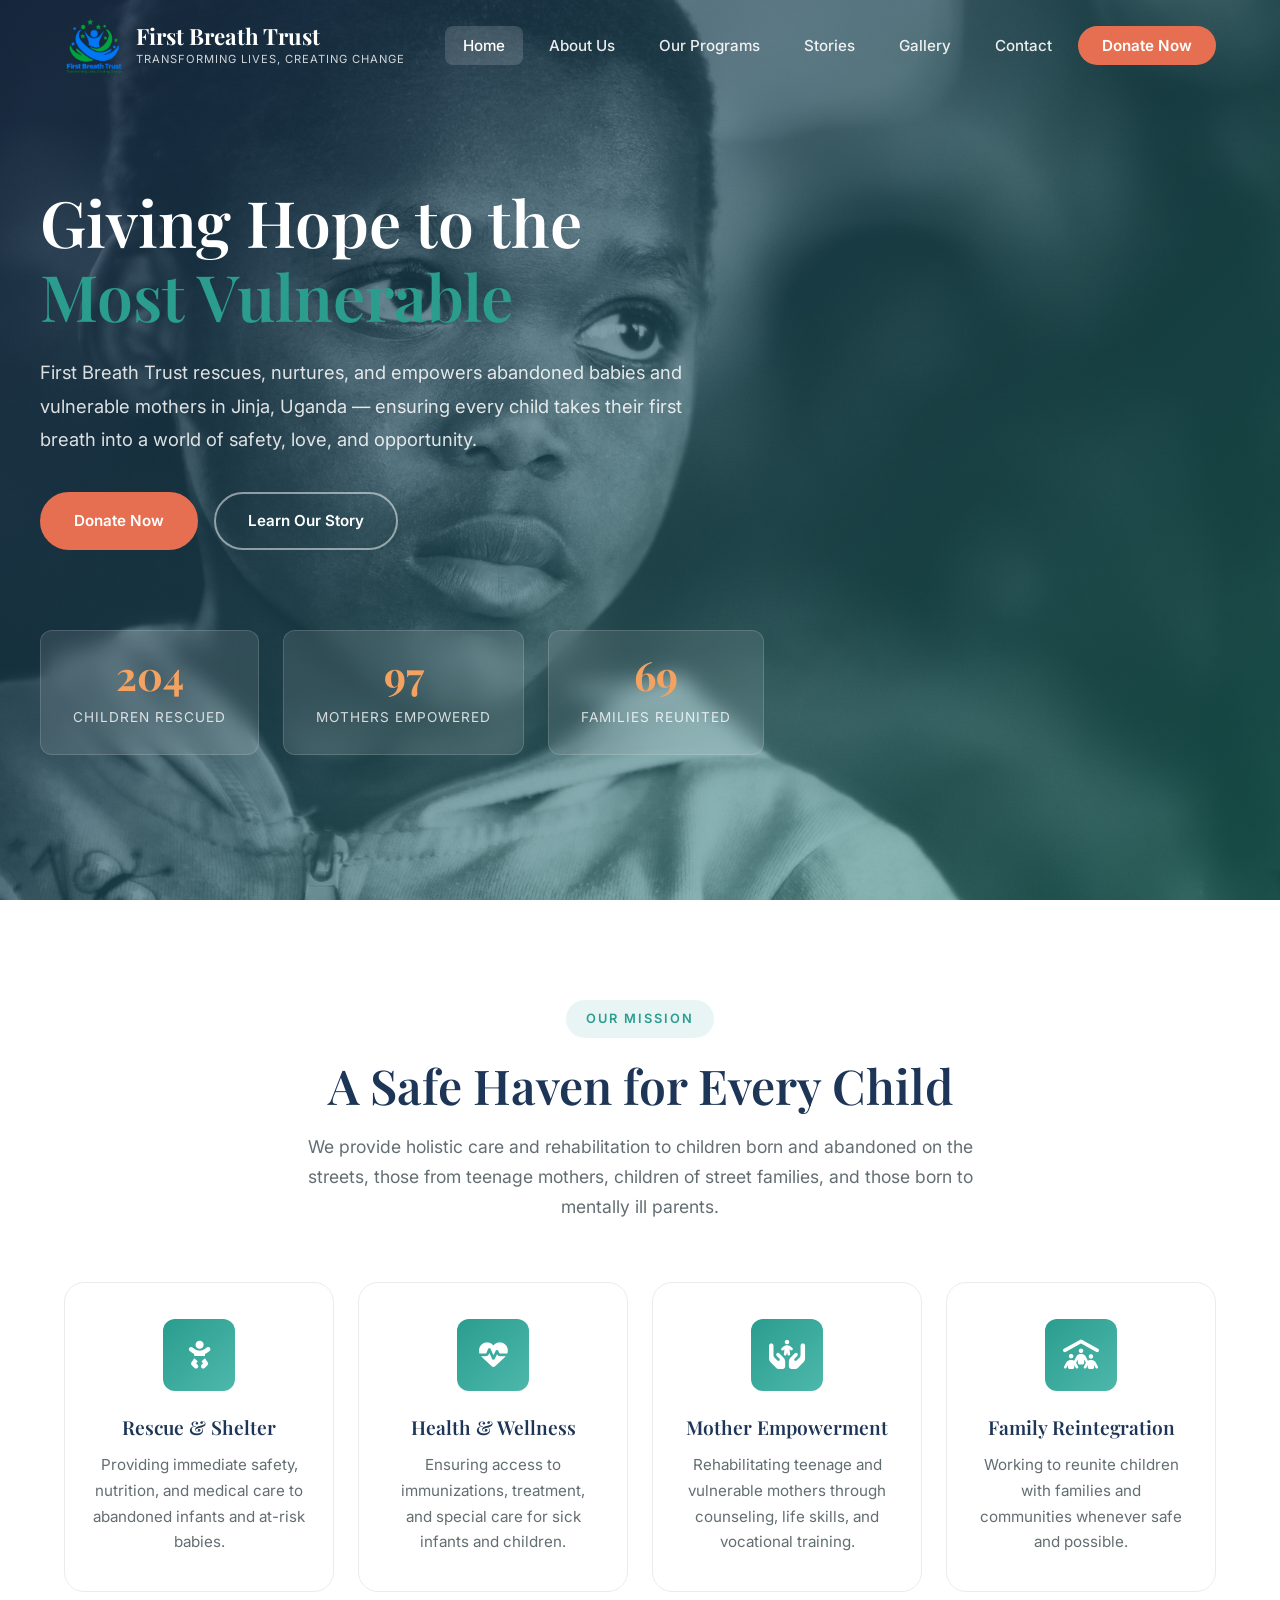
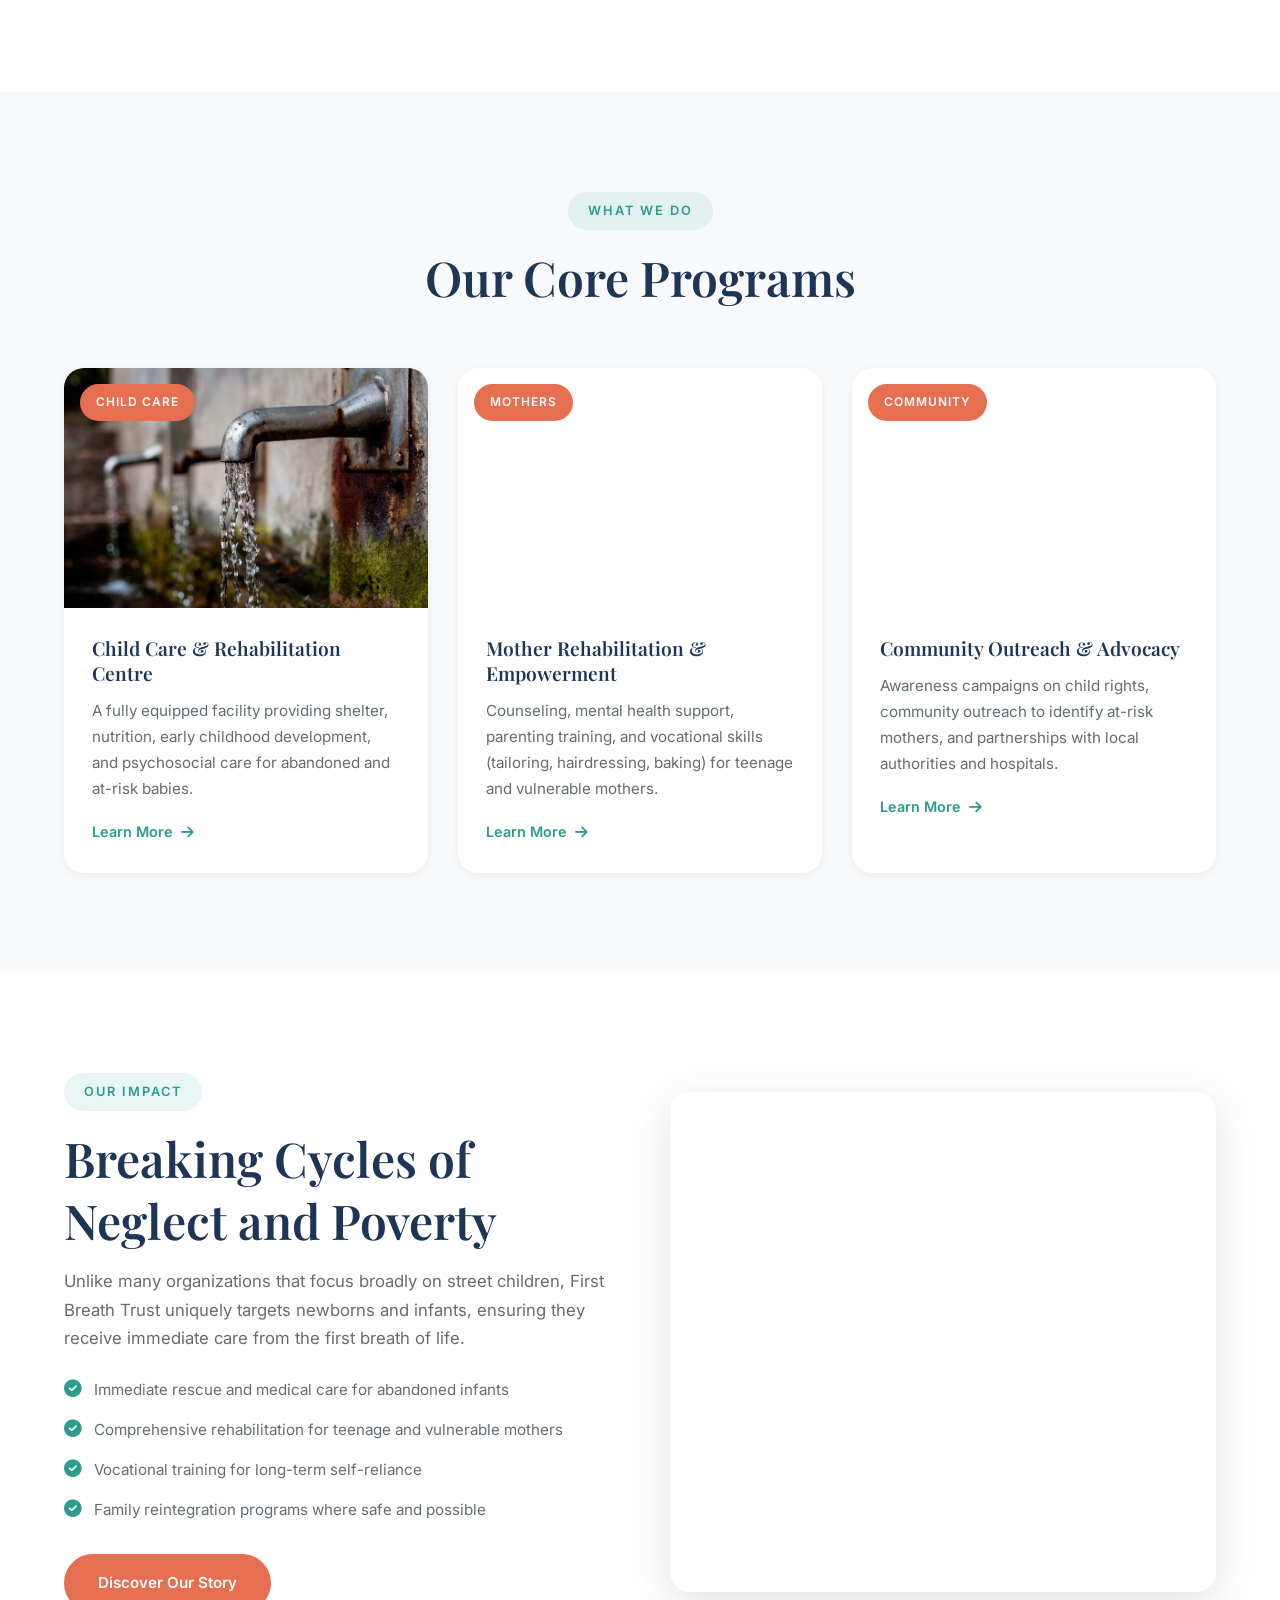
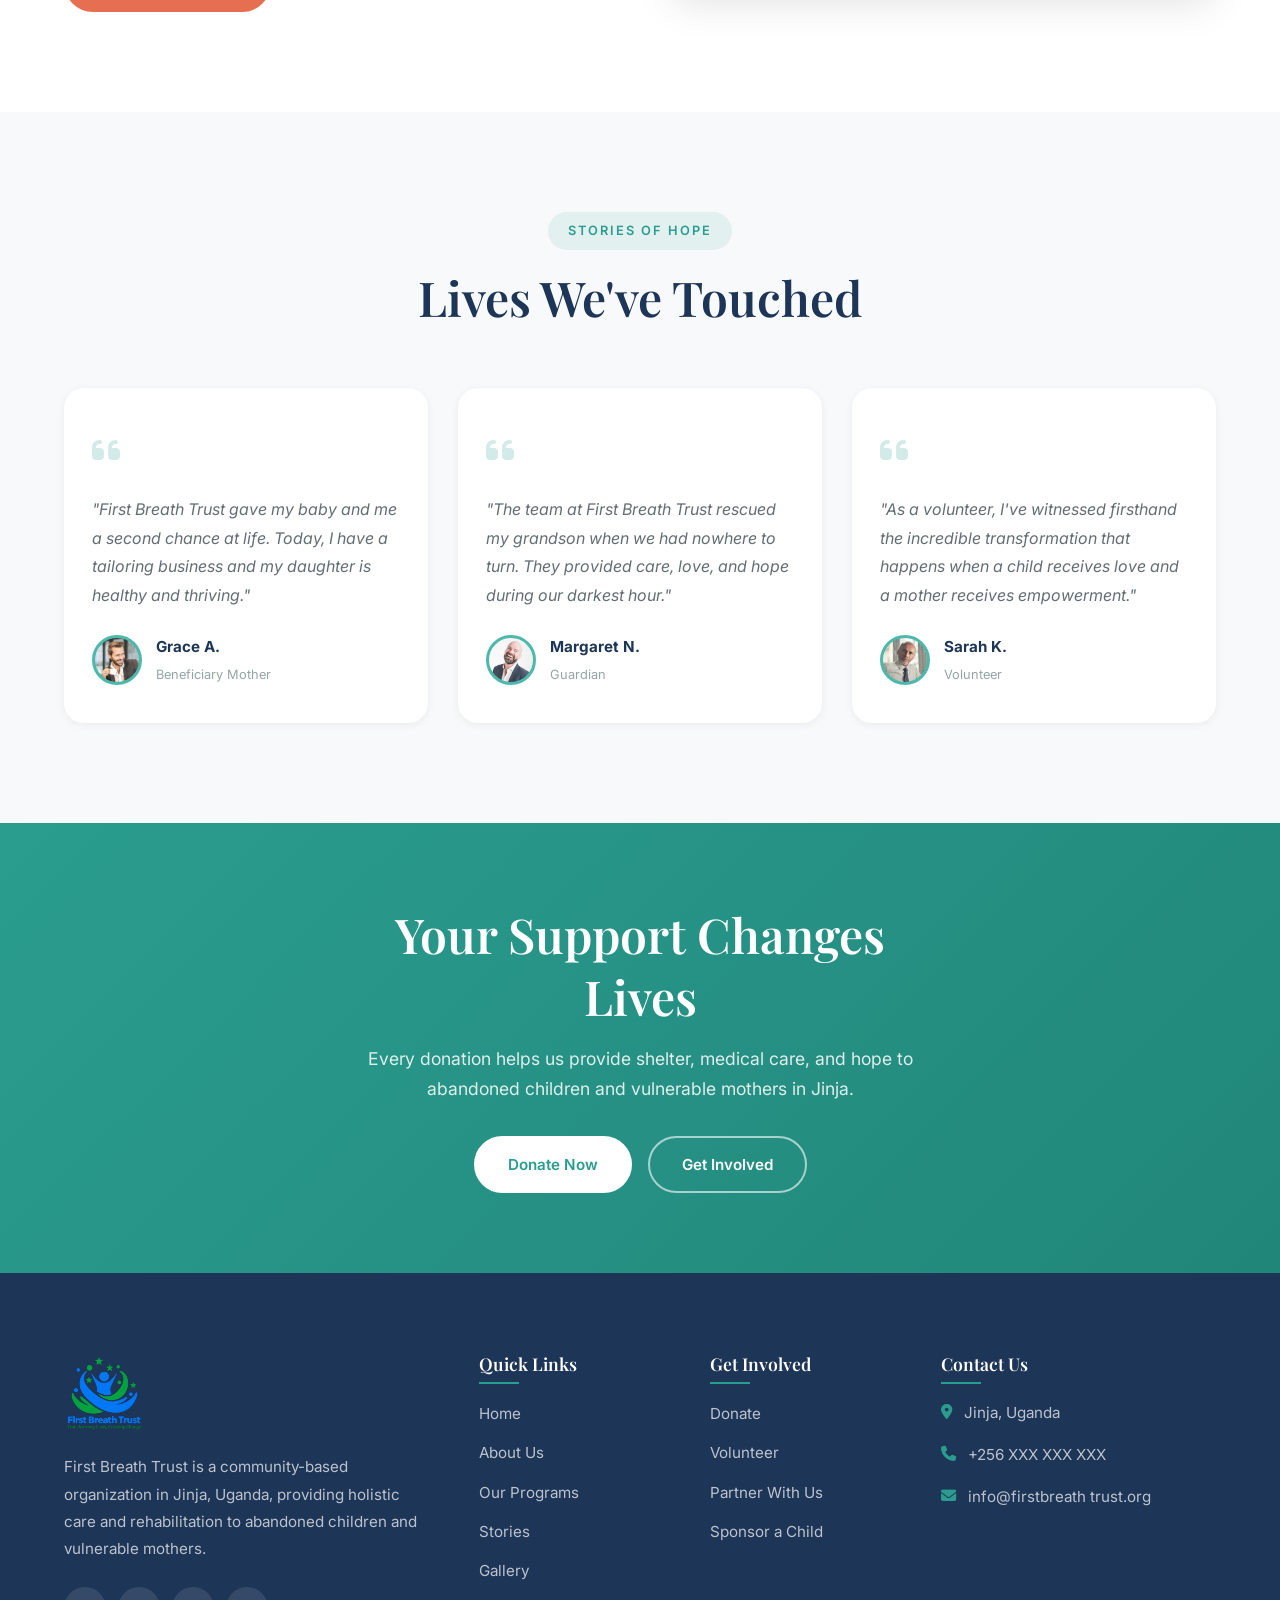
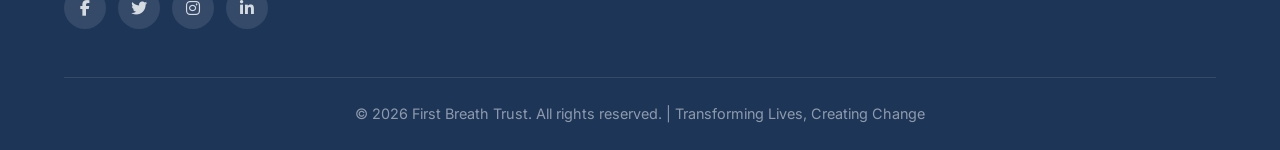
==== commit 5561c681: "Updates" ====
--- a/index.html
+++ b/index.html
@@ -46,7 +46,7 @@
         <div class="hero-bg" style="background-image: url('images/bg_7.jpg');"></div>
         <div class="container hero-content">
             <div class="hero-text">
-                <span class="hero-badge">Every Child Deserves a Safe Beginning</span>
+
                 <h1 class="hero-title">Giving Hope to the <span class="highlight">Most Vulnerable</span></h1>
                 <p class="hero-subtitle">First Breath Trust rescues, nurtures, and empowers abandoned babies and vulnerable mothers in Jinja, Uganda — ensuring every child takes their first breath into a world of safety, love, and opportunity.</p>
                 <div class="hero-actions">
--- a/css/style.css
+++ b/css/style.css
@@ -279,7 +279,6 @@
 .navbar.scrolled .nav-toggle span {
     background: var(--dark);
 }
-
 /* ============================================
    Hero Section
    ============================================ */
@@ -308,7 +307,8 @@
 .hero-overlay {
     position: absolute;
     inset: 0;
-    background: linear-gradient(135deg, rgba(29, 53, 87, 0.92) 0%, rgba(42, 157, 143, 0.75) 100%);
+    /* More transparent overlay - reduced opacity from 0.92/0.75 to 0.65/0.45 */
+    background: linear-gradient(135deg, rgba(29, 53, 87, 0.65) 0%, rgba(42, 157, 143, 0.45) 100%);
     z-index: 1;
 }
 
@@ -325,7 +325,7 @@
 .hero-badge {
     display: inline-block;
     font-size: 0.8rem;
-    font-weight: 600;
+    font-weight: 200;
     text-transform: uppercase;
     letter-spacing: 2px;
     color: var(--accent);
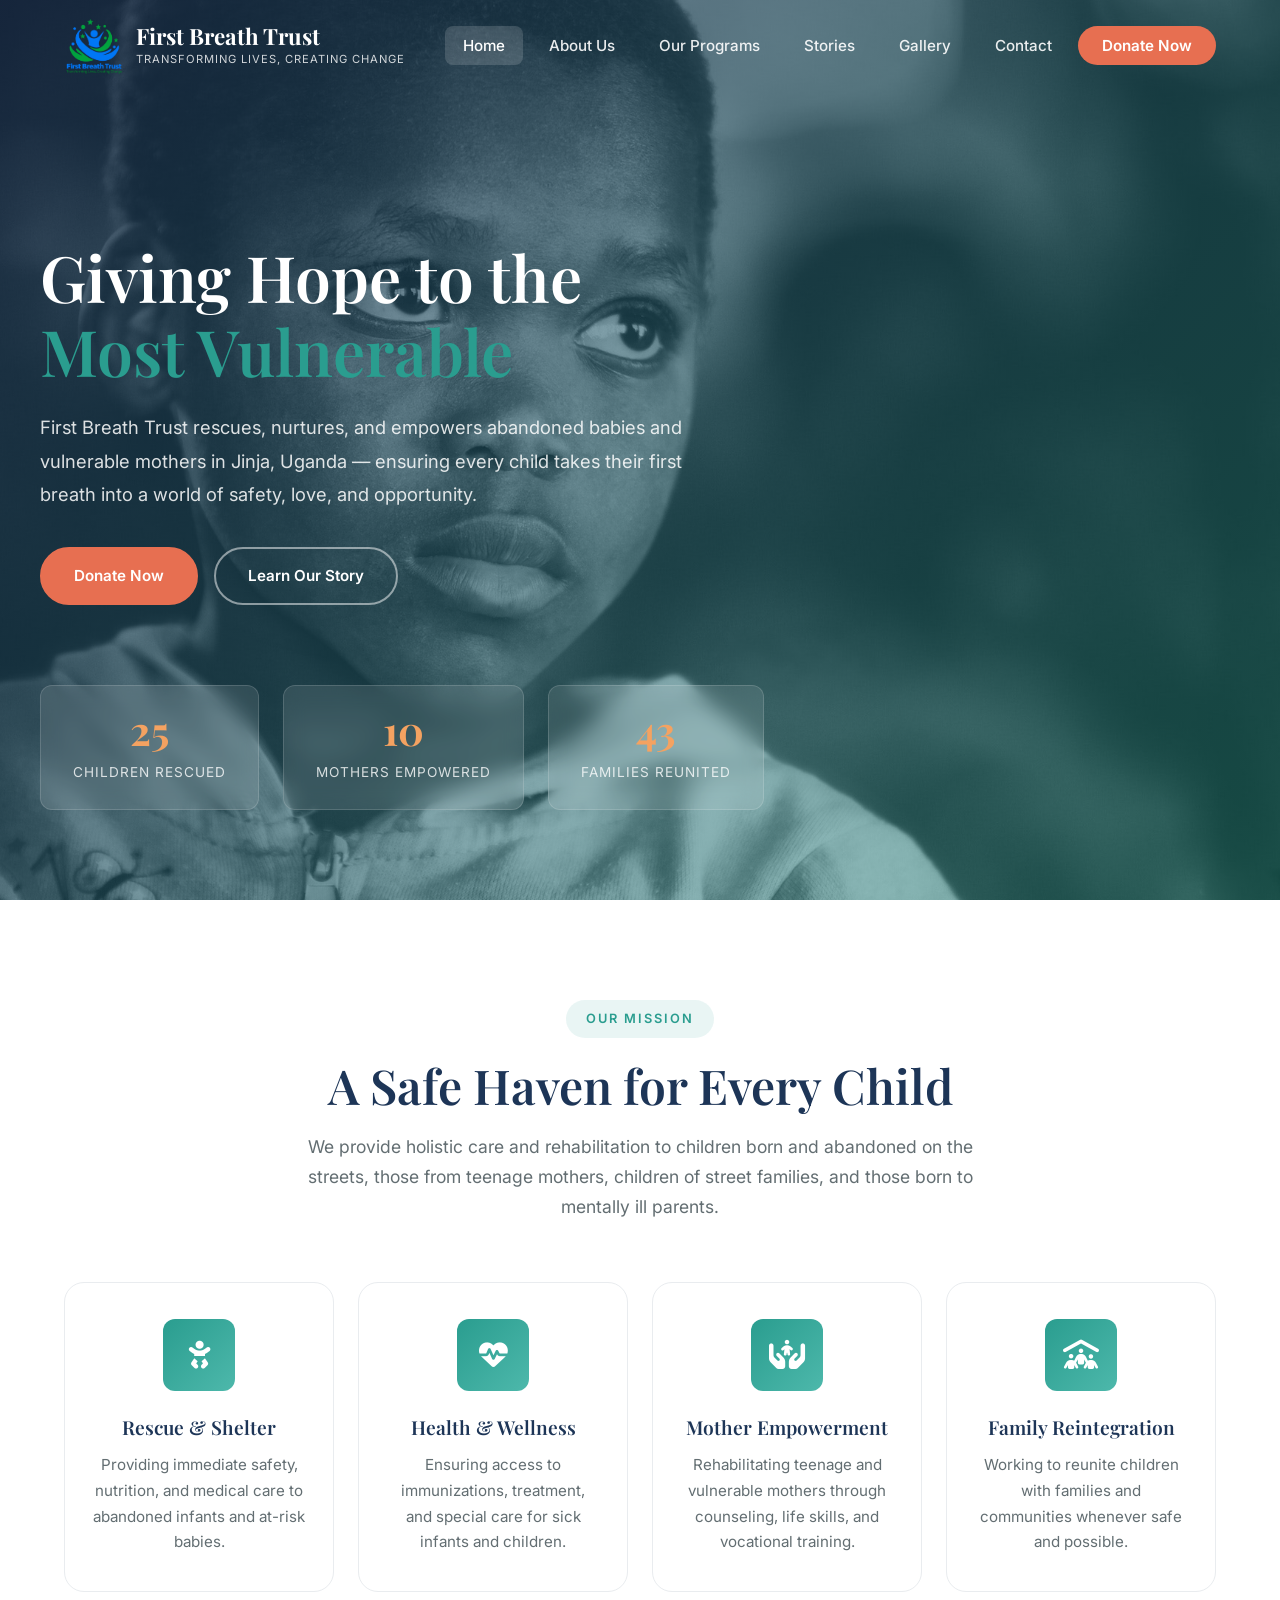
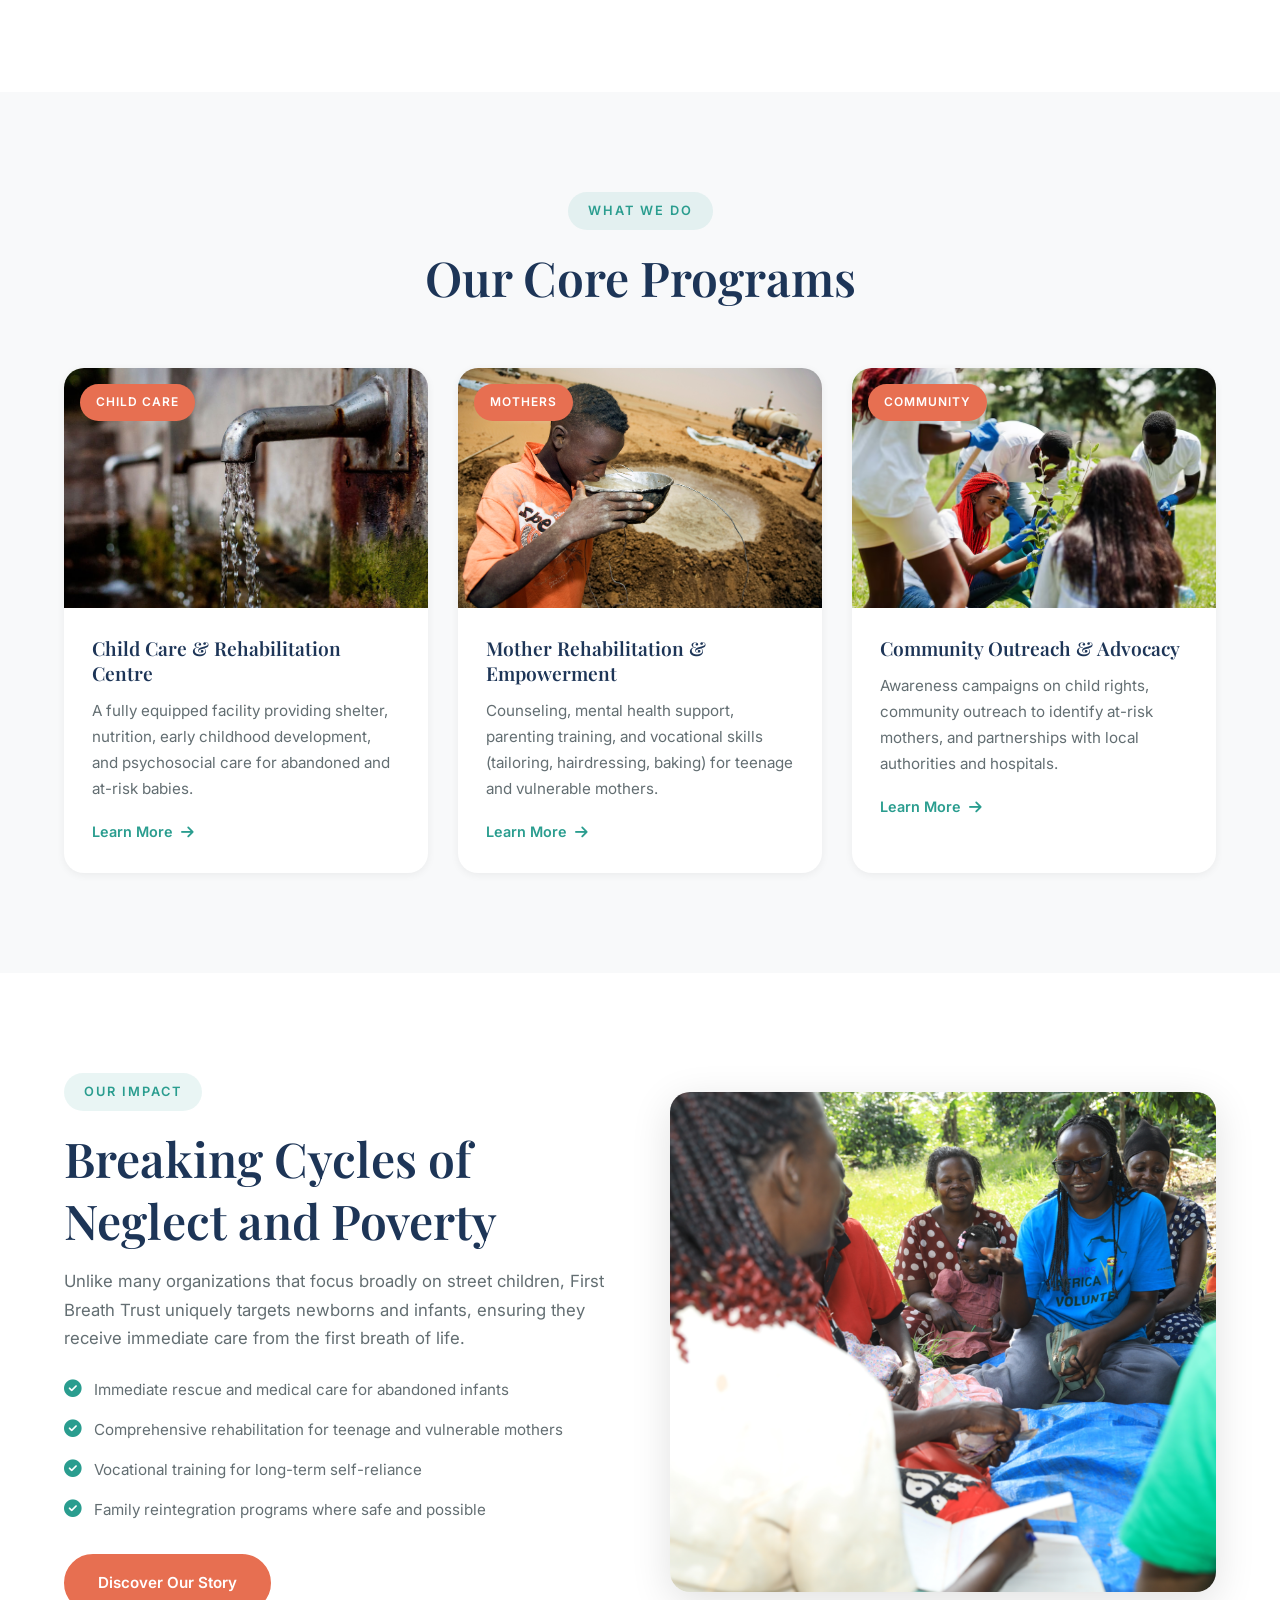
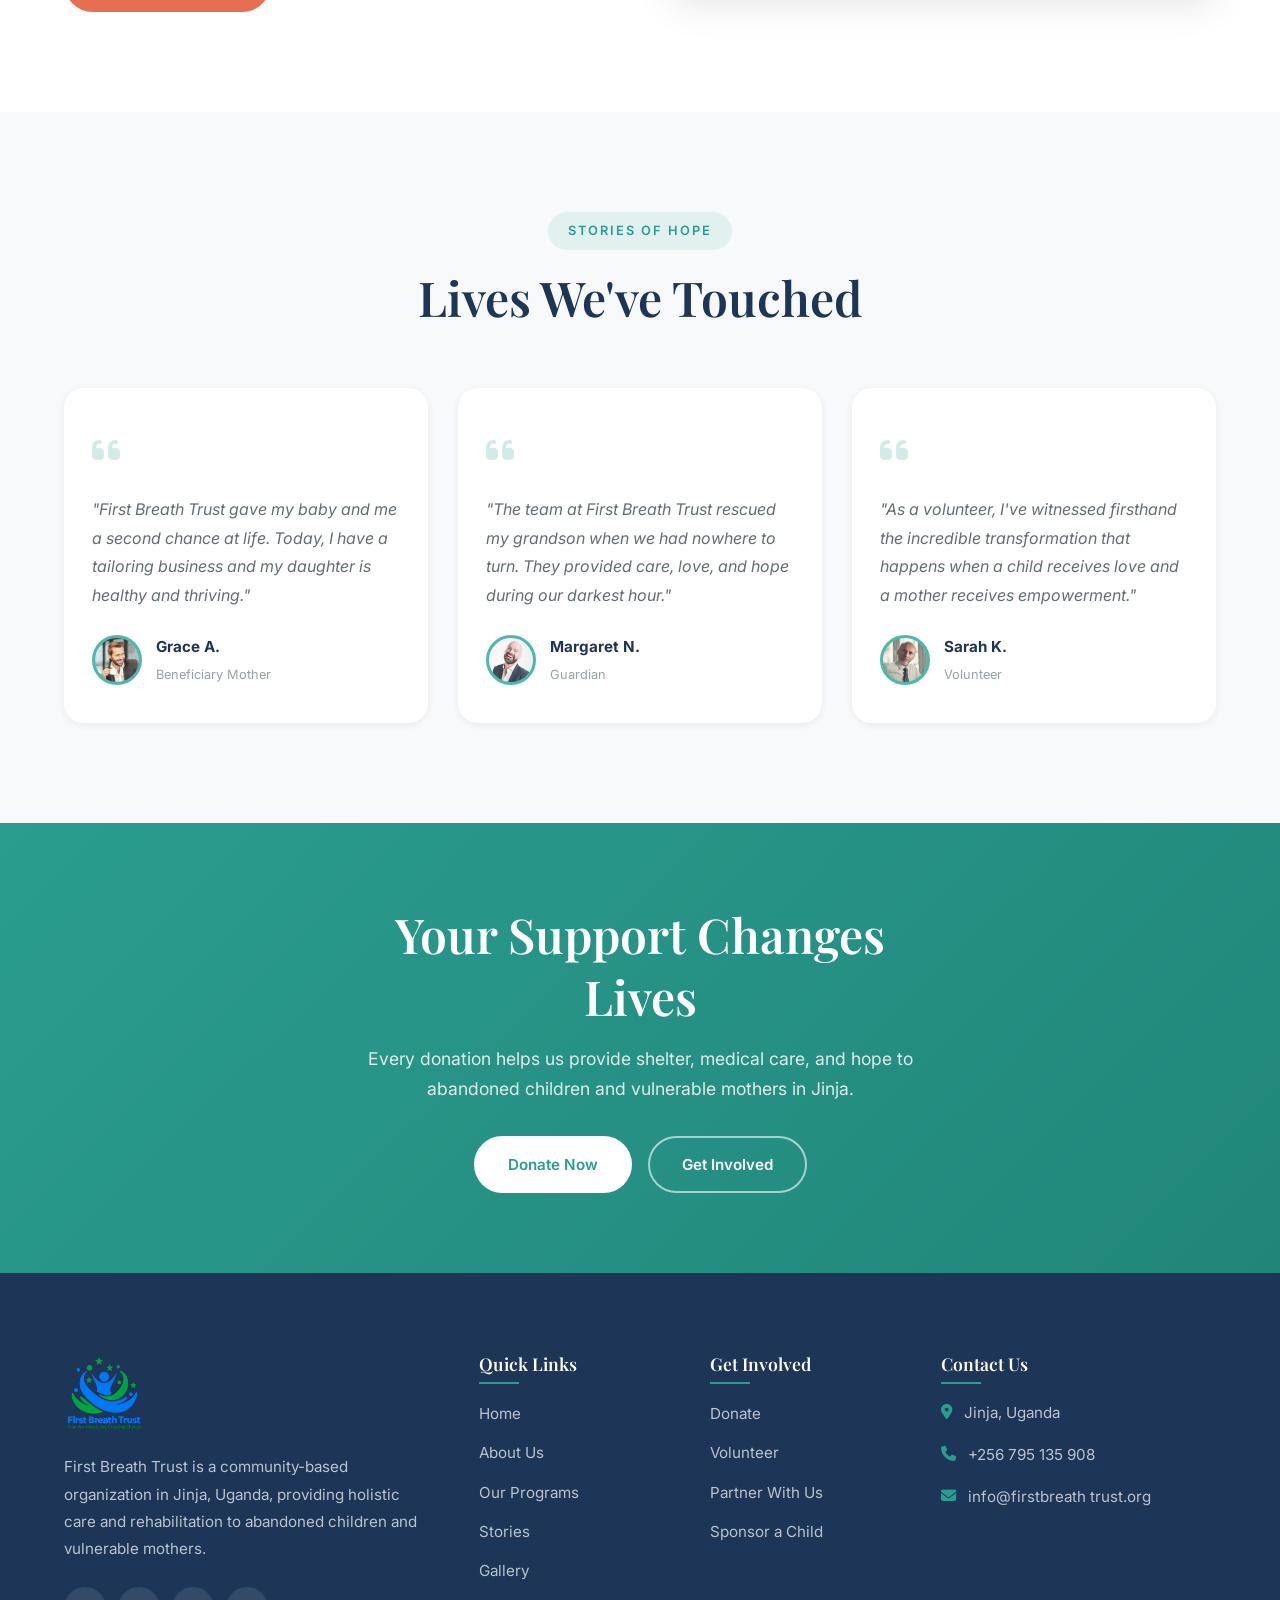
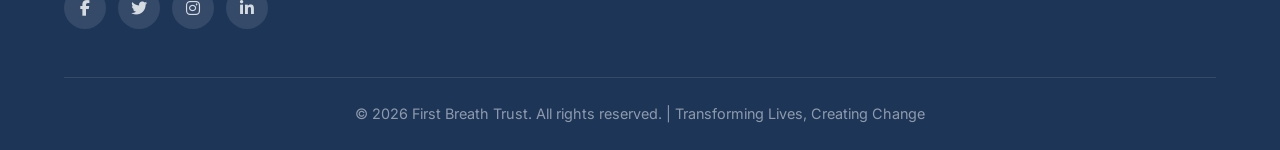
==== commit 05d0deb3: "k" ====
--- a/index.html
+++ b/index.html
@@ -56,11 +56,11 @@
             </div>
             <div class="hero-stats">
                 <div class="stat-card">
-                    <span class="stat-number" data-count="250">0</span>
+                    <span class="stat-number" data-count="050">0</span>
                     <span class="stat-label">Children Rescued</span>
                 </div>
                 <div class="stat-card">
-                    <span class="stat-number" data-count="120">0</span>
+                    <span class="stat-number" data-count="20">0</span>
                     <span class="stat-label">Mothers Empowered</span>
                 </div>
                 <div class="stat-card">
@@ -263,7 +263,7 @@
                     <h4>Contact Us</h4>
                     <ul class="footer-contact">
                         <li><i class="fas fa-map-marker-alt"></i> Jinja, Uganda</li>
-                        <li><i class="fas fa-phone"></i> +256 XXX XXX XXX</li>
+                        <li><i class="fas fa-phone"></i> +256 795 135 908</li>
                         <li><i class="fas fa-envelope"></i> info@firstbreath trust.org</li>
                     </ul>
                 </div>
--- a/css/style.css
+++ b/css/style.css
@@ -315,31 +315,17 @@
 .hero-content {
     position: relative;
     z-index: 2;
-    padding: 120px 0 80px;
+    padding: 160px 0 80px;
 }
 
 .hero-text {
     max-width: 700px;
 }
-
-.hero-badge {
-    display: inline-block;
-    font-size: 0.8rem;
-    font-weight: 200;
-    text-transform: uppercase;
-    letter-spacing: 2px;
-    color: var(--accent);
-    background: rgba(244, 162, 97, 0.15);
-    padding: 10px 24px;
-    border-radius: 50px;
-    margin-bottom: 24px;
-    border: 1px solid rgba(244, 162, 97, 0.3);
-}
-
 .hero-title {
     color: var(--white);
     margin-bottom: 24px;
     line-height: 1.15;
+    margin-top: 70px;
 }
 
 .hero-subtitle {
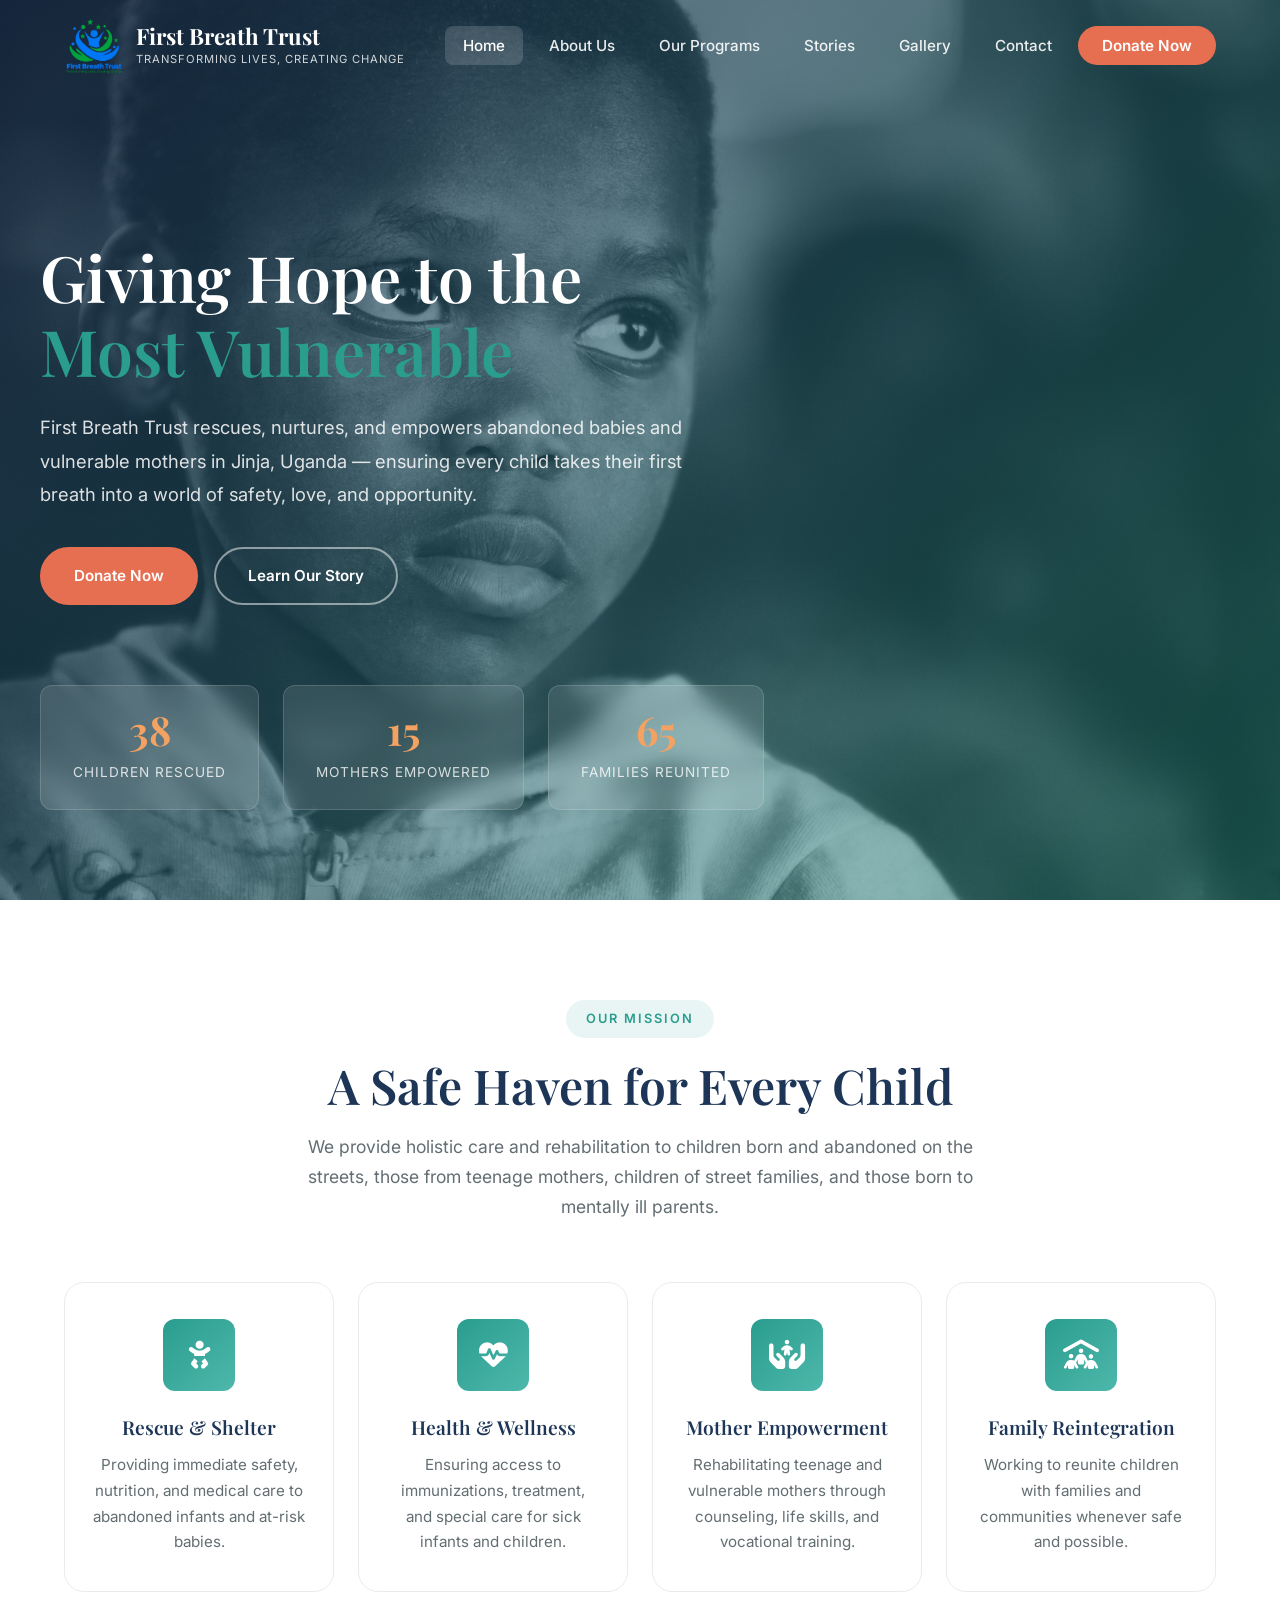
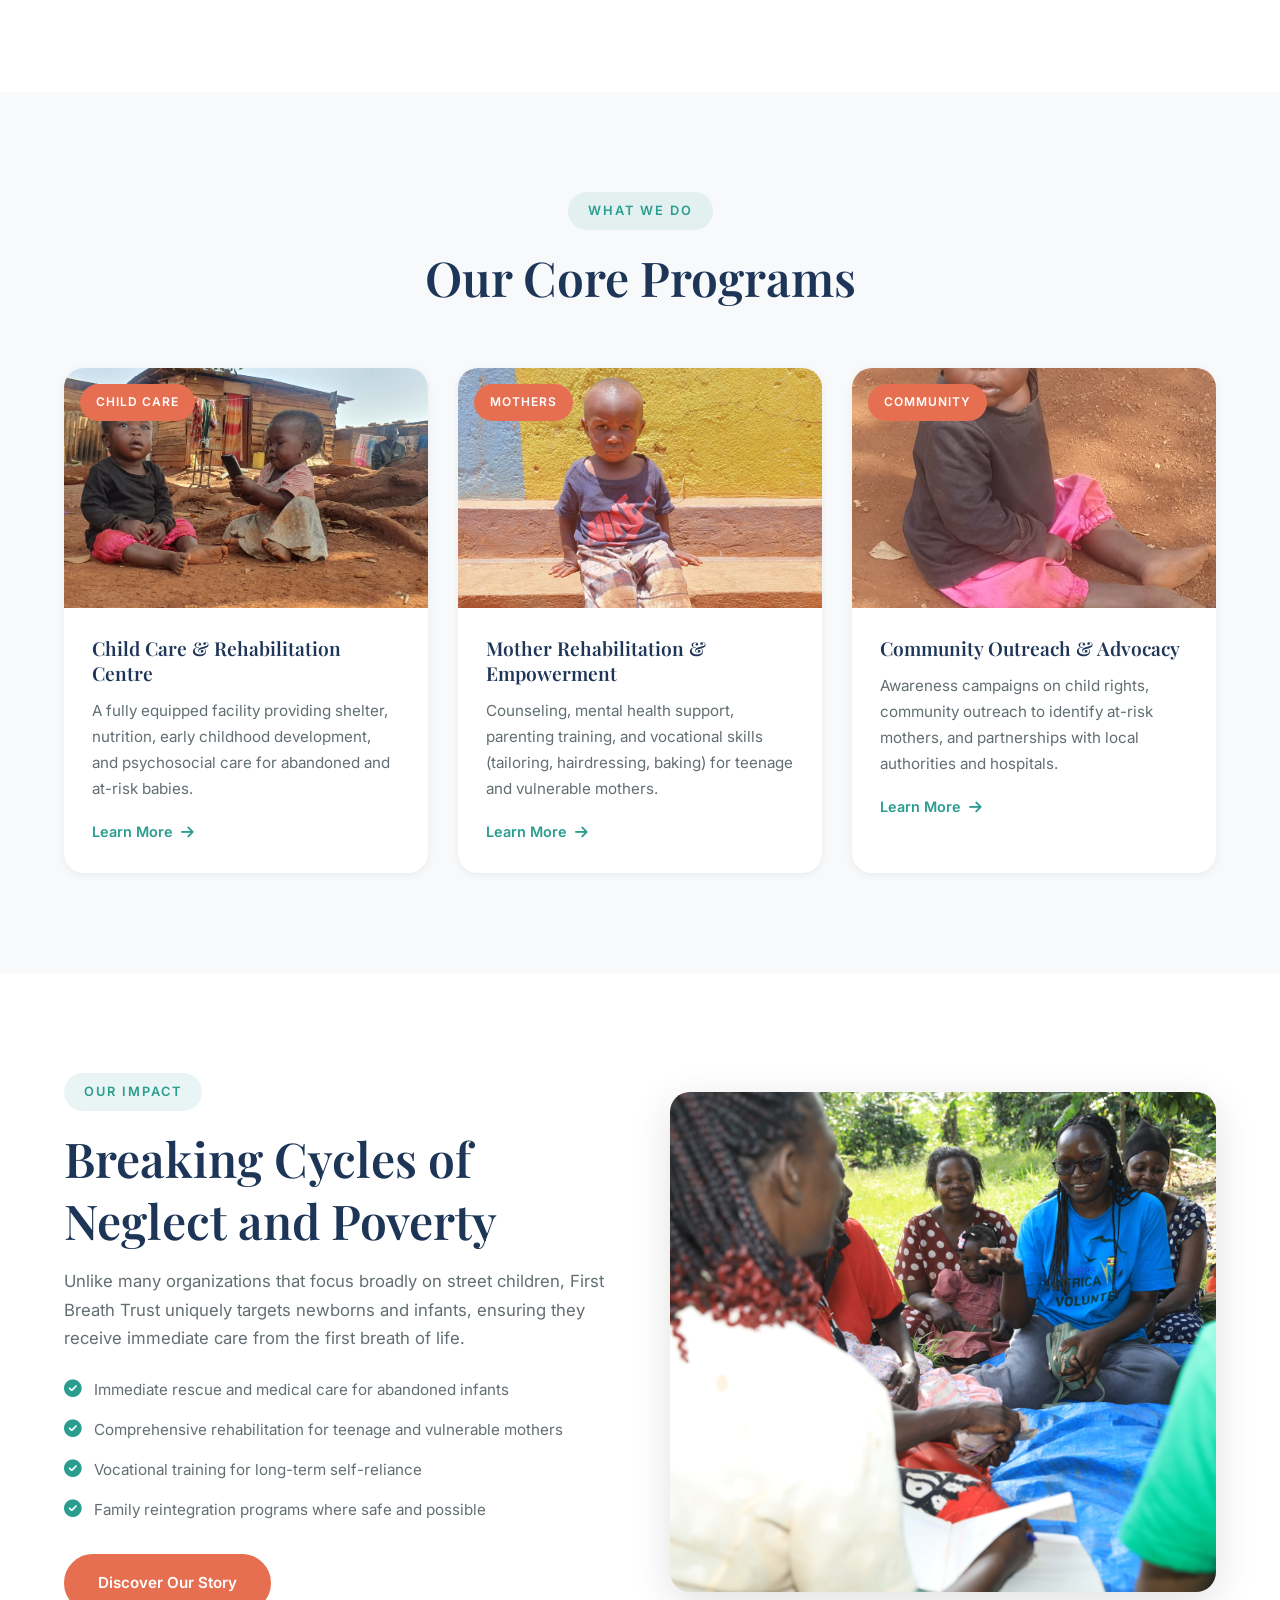
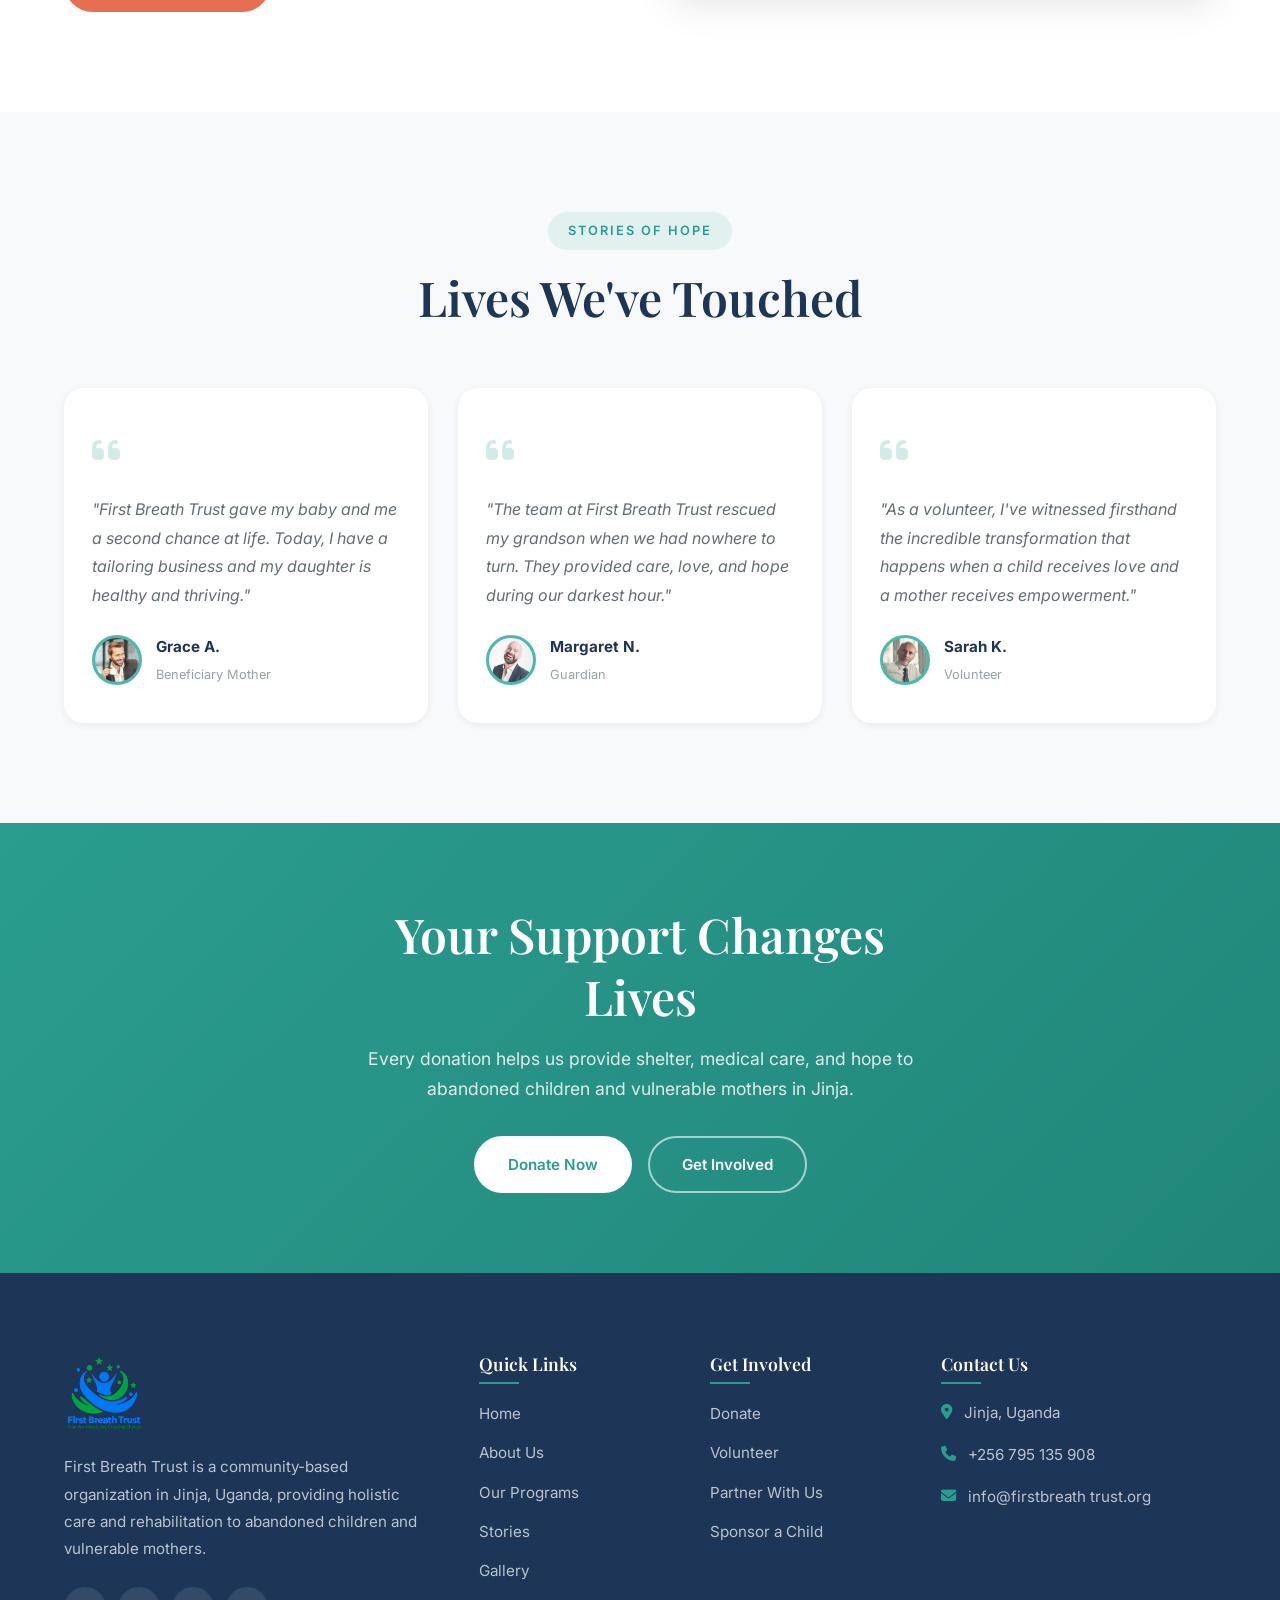
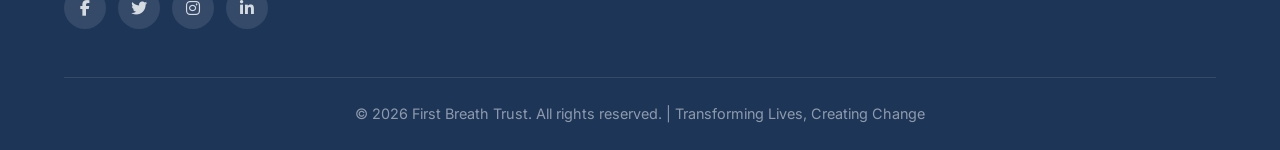
==== commit 5d6f7ba8: "updates" ====
--- a/index.html
+++ b/index.html
@@ -113,7 +113,7 @@
             </div>
             <div class="programs-grid">
                 <div class="program-card">
-                    <div class="program-image" style="background-image: url('images/cause-1.jpg');">
+                    <div class="program-image" style="background-image: url('images/7.jpg');">
                         <span class="program-badge">Child Care</span>
                     </div>
                     <div class="program-content">
@@ -123,7 +123,7 @@
                     </div>
                 </div>
                 <div class="program-card">
-                    <div class="program-image" style="background-image: url('images/cause-2.jpg');">
+                    <div class="program-image" style="background-image: url('images/3.jpg');">
                         <span class="program-badge">Mothers</span>
                     </div>
                     <div class="program-content">
@@ -133,7 +133,7 @@
                     </div>
                 </div>
                 <div class="program-card">
-                    <div class="program-image" style="background-image: url('images/cause-3.jpg');">
+                    <div class="program-image" style="background-image: url('images/4.jpg');">
                         <span class="program-badge">Community</span>
                     </div>
                     <div class="program-content">
@@ -276,4 +276,4 @@
 
     <script src="js/main.js"></script>
 </body>
-</html>+</html>
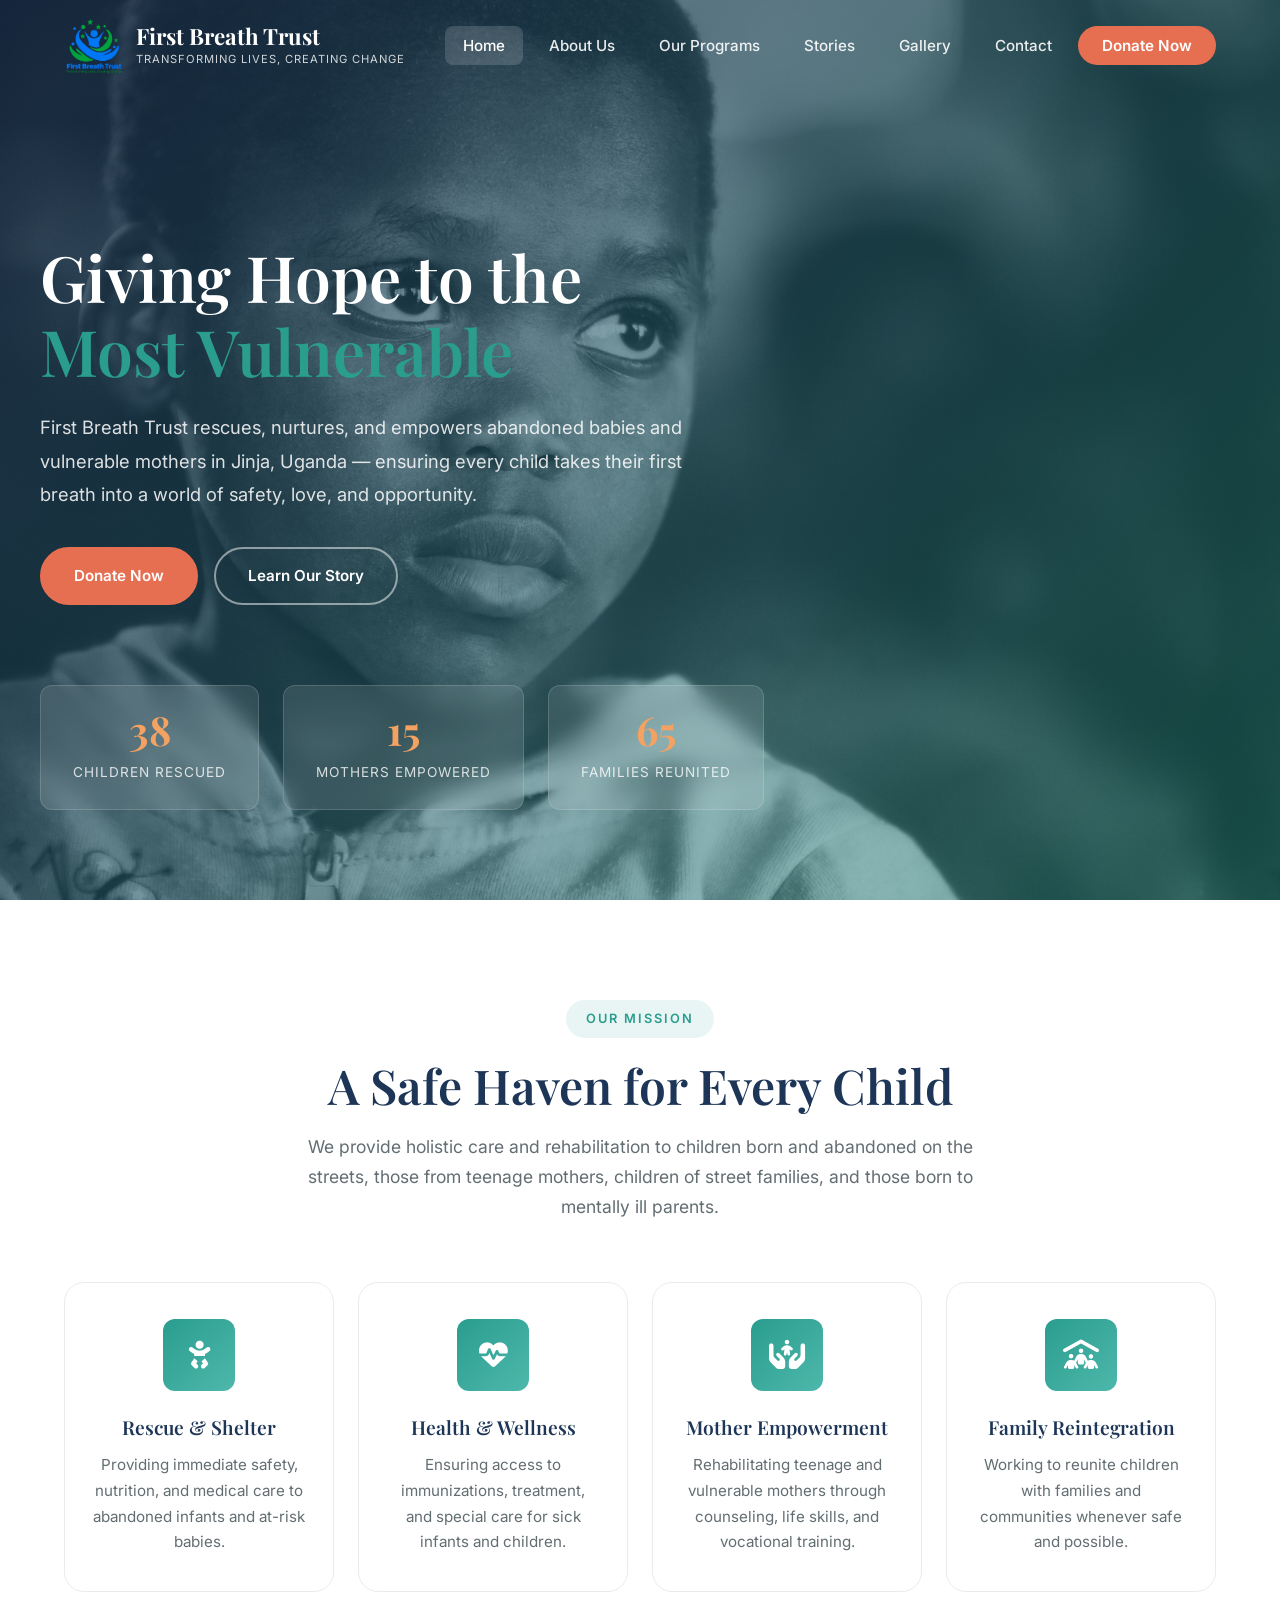
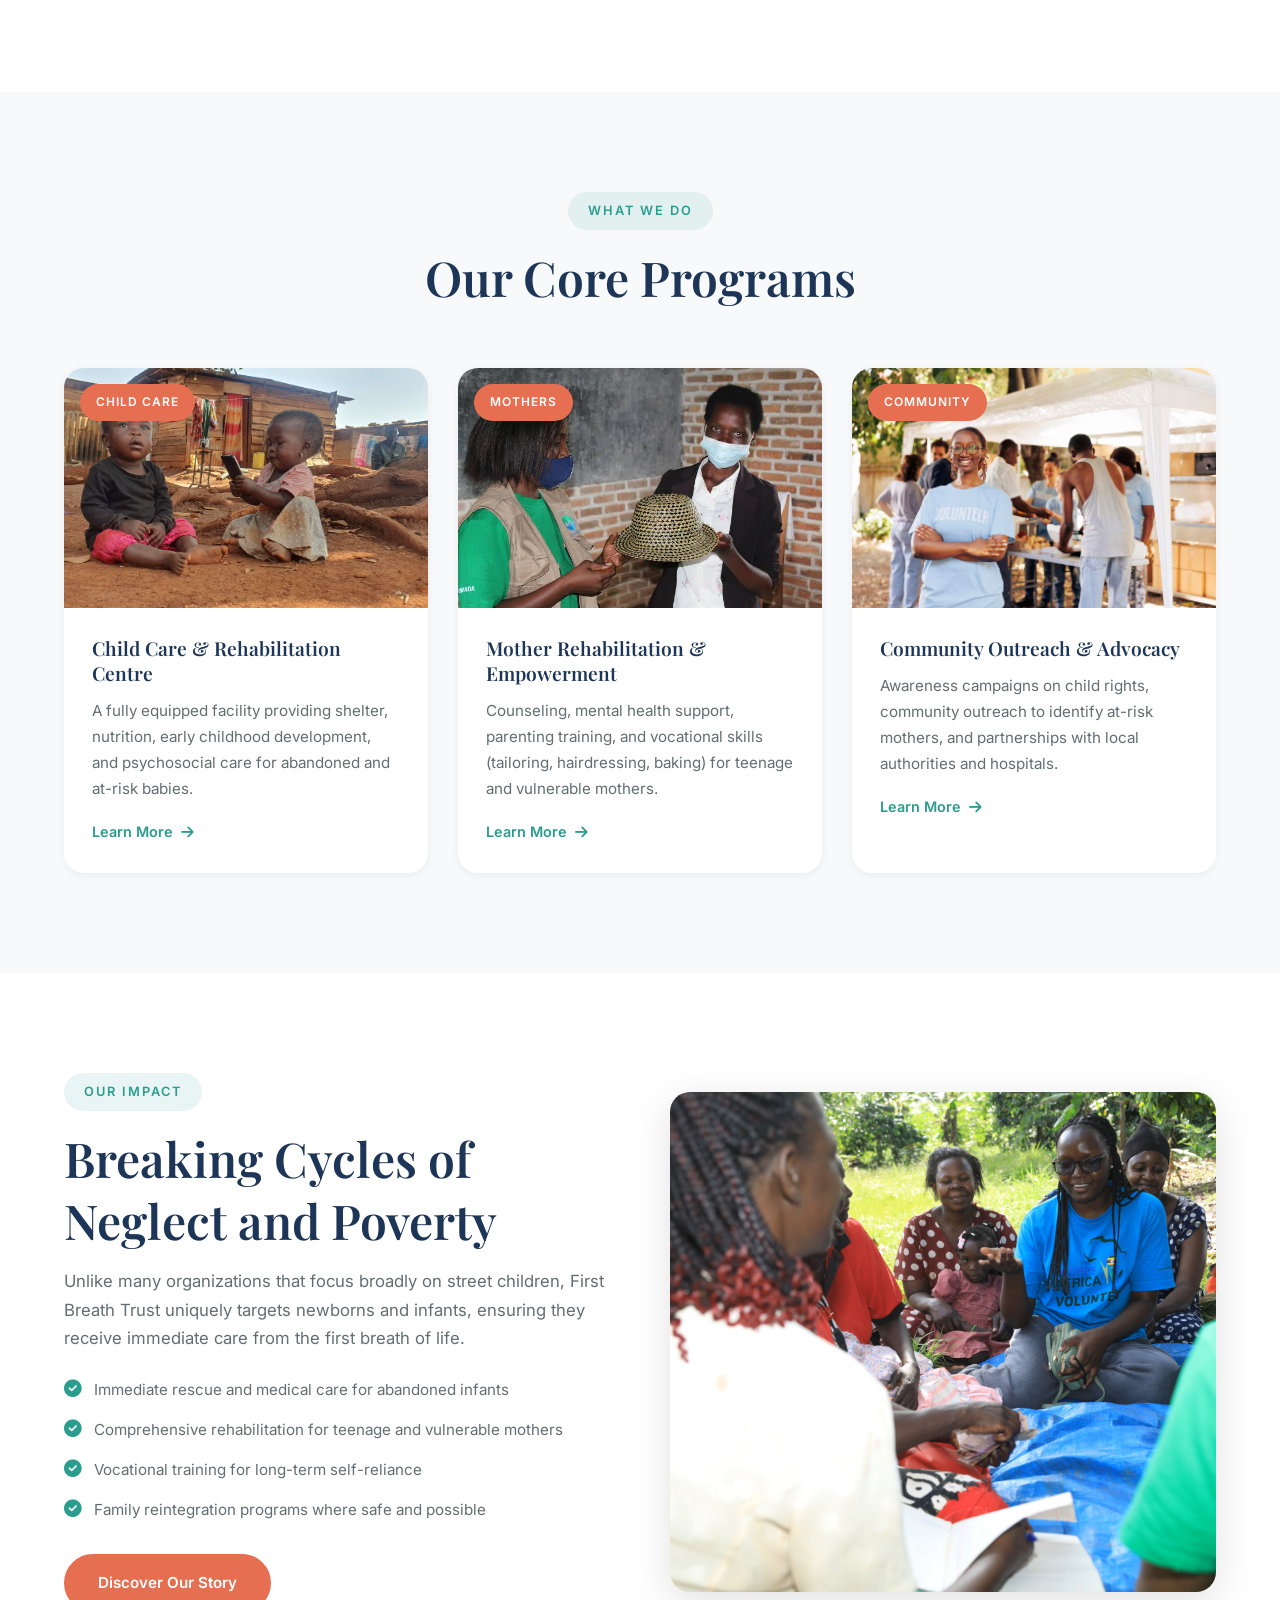
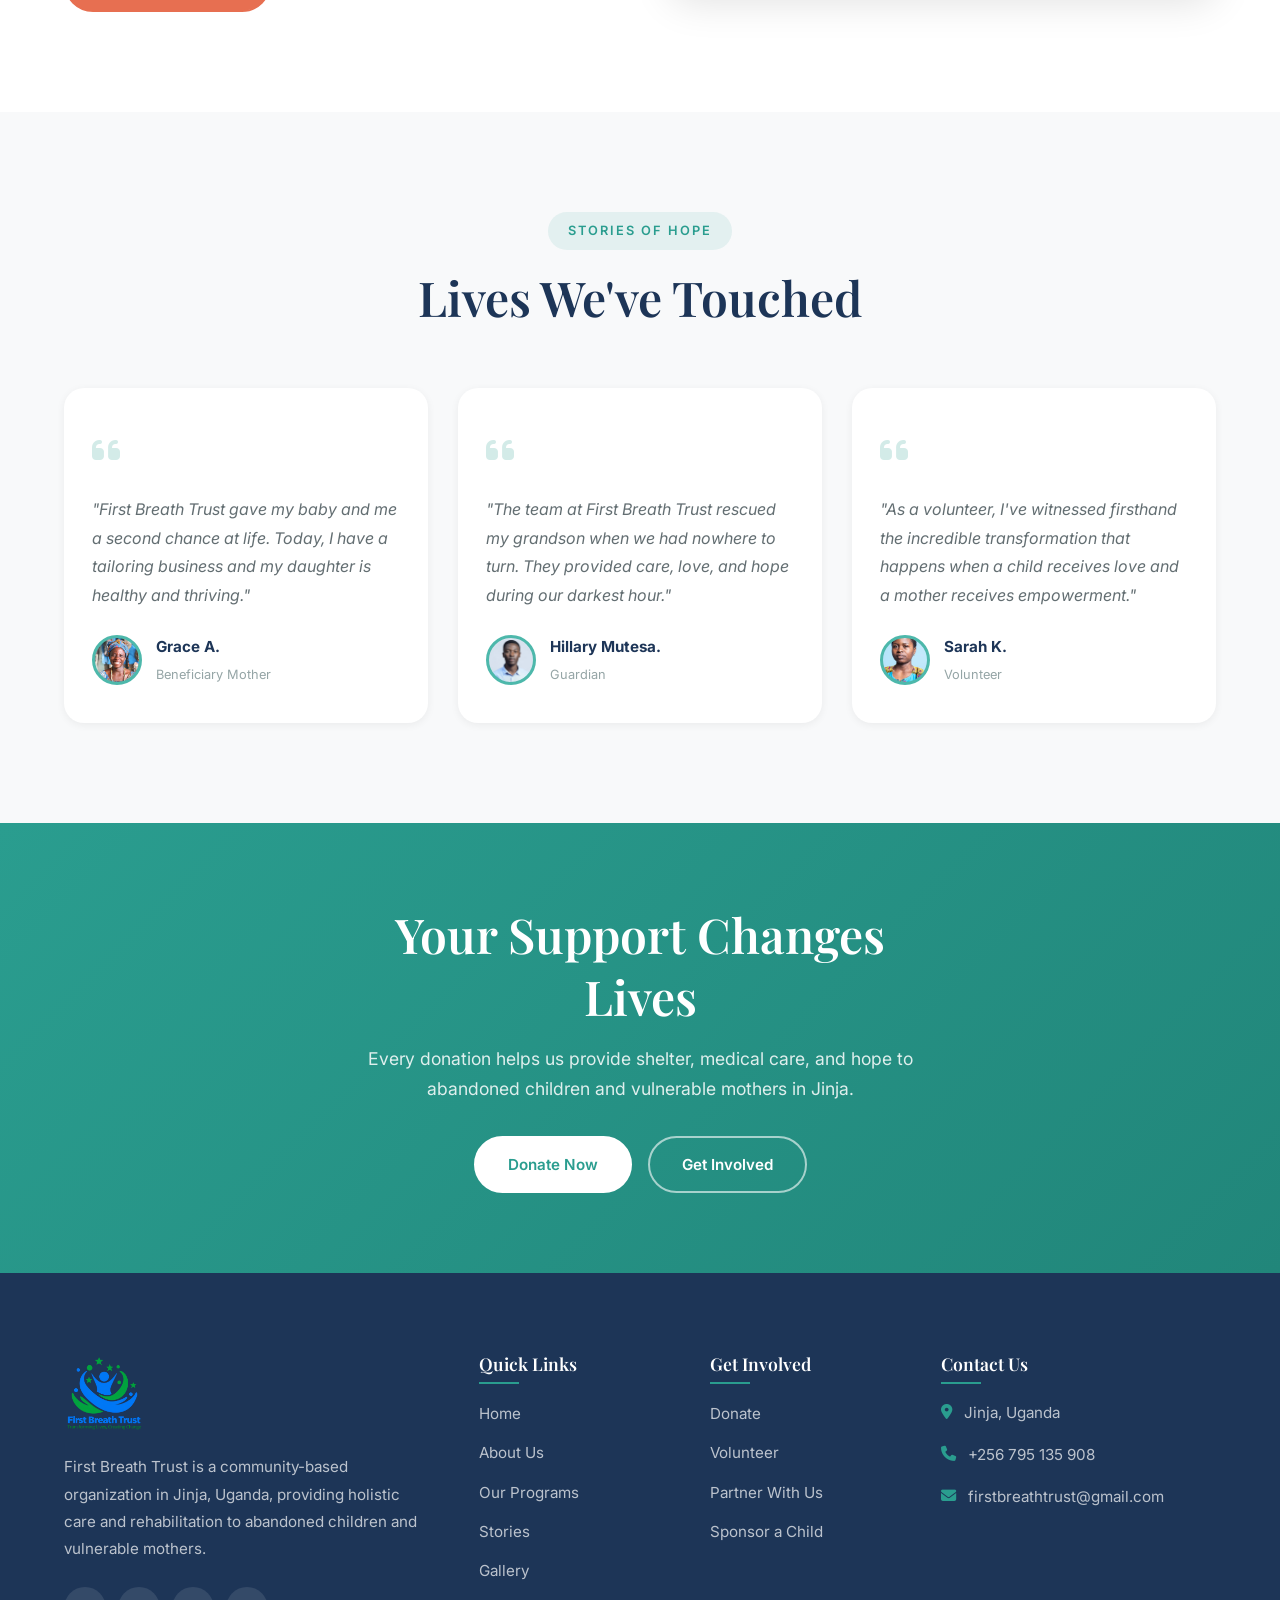
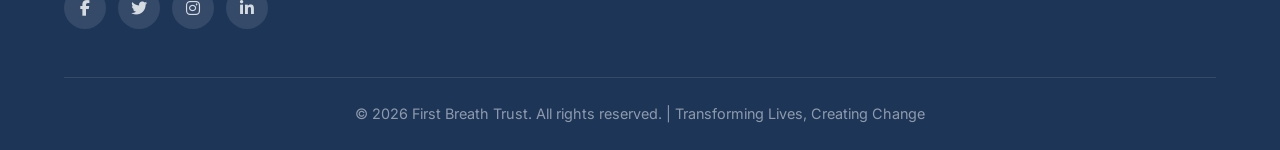
==== commit 0994e690: "f" ====
--- a/index.html
+++ b/index.html
@@ -123,7 +123,7 @@
                     </div>
                 </div>
                 <div class="program-card">
-                    <div class="program-image" style="background-image: url('images/3.jpg');">
+                    <div class="program-image" style="background-image: url('images/images.jpg');">
                         <span class="program-badge">Mothers</span>
                     </div>
                     <div class="program-content">
@@ -133,7 +133,7 @@
                     </div>
                 </div>
                 <div class="program-card">
-                    <div class="program-image" style="background-image: url('images/4.jpg');">
+                    <div class="program-image" style="background-image: url('images/11.avif');">
                         <span class="program-badge">Community</span>
                     </div>
                     <div class="program-content">
@@ -179,7 +179,7 @@
                     <div class="testimonial-quote"><i class="fas fa-quote-left"></i></div>
                     <p>"First Breath Trust gave my baby and me a second chance at life. Today, I have a tailoring business and my daughter is healthy and thriving."</p>
                     <div class="testimonial-author">
-                        <div class="author-avatar" style="background-image: url('images/person_1.jpg');"></div>
+                        <div class="author-avatar" style="background-image: url('images/10.jpg');"></div>
                         <div class="author-info">
                             <strong>Grace A.</strong>
                             <span>Beneficiary Mother</span>
@@ -190,9 +190,9 @@
                     <div class="testimonial-quote"><i class="fas fa-quote-left"></i></div>
                     <p>"The team at First Breath Trust rescued my grandson when we had nowhere to turn. They provided care, love, and hope during our darkest hour."</p>
                     <div class="testimonial-author">
-                        <div class="author-avatar" style="background-image: url('images/person_2.jpg');"></div>
+                        <div class="author-avatar" style="background-image: url('images/12.jpg');"></div>
                         <div class="author-info">
-                            <strong>Margaret N.</strong>
+                            <strong>Hillary Mutesa.</strong>
                             <span>Guardian</span>
                         </div>
                     </div>
@@ -201,7 +201,7 @@
                     <div class="testimonial-quote"><i class="fas fa-quote-left"></i></div>
                     <p>"As a volunteer, I've witnessed firsthand the incredible transformation that happens when a child receives love and a mother receives empowerment."</p>
                     <div class="testimonial-author">
-                        <div class="author-avatar" style="background-image: url('images/person_3.jpg');"></div>
+                        <div class="author-avatar" style="background-image: url('images/13.avif');"></div>
                         <div class="author-info">
                             <strong>Sarah K.</strong>
                             <span>Volunteer</span>
@@ -264,7 +264,7 @@
                     <ul class="footer-contact">
                         <li><i class="fas fa-map-marker-alt"></i> Jinja, Uganda</li>
                         <li><i class="fas fa-phone"></i> +256 795 135 908</li>
-                        <li><i class="fas fa-envelope"></i> info@firstbreath trust.org</li>
+                        <li><i class="fas fa-envelope"></i> firstbreathtrust@gmail.com</li>
                     </ul>
                 </div>
             </div>
--- a/css/style.css
+++ b/css/style.css
@@ -1792,7 +1792,201 @@
         padding: 140px 0 80px;
     }
 }
-
+/* ============================================
+   Manual Payment Section (Mobile Money)
+   ============================================ */
+.manual-payment-section {
+    background: var(--bg-light);
+}
+
+.manual-payment-grid {
+    display: grid;
+    grid-template-columns: repeat(2, 1fr);
+    gap: 30px;
+    max-width: 900px;
+    margin: 0 auto 40px;
+}
+
+.payment-card {
+    background: var(--white);
+    border: 1px solid var(--border);
+    border-radius: var(--radius-lg);
+    padding: 40px 32px;
+    text-align: center;
+    transition: var(--transition);
+    box-shadow: var(--shadow-sm);
+}
+
+.payment-card:hover {
+    transform: translateY(-6px);
+    box-shadow: var(--shadow-lg);
+    border-color: var(--primary-light);
+}
+
+.payment-logo {
+    width: 72px;
+    height: 72px;
+    border-radius: 50%;
+    display: flex;
+    align-items: center;
+    justify-content: center;
+    margin: 0 auto 20px;
+    font-size: 1.8rem;
+    color: var(--white);
+}
+
+.mtn-logo {
+    background: linear-gradient(135deg, #FFCC00 0%, #FFB300 100%);
+    color: #1D3557;
+}
+
+.airtel-logo {
+    background: linear-gradient(135deg, #E30613 0%, #B8050F 100%);
+}
+
+.payment-card h3 {
+    font-size: 1.25rem;
+    margin-bottom: 24px;
+    color: var(--dark);
+}
+
+.payment-details {
+    display: flex;
+    flex-direction: column;
+    gap: 16px;
+    margin-bottom: 24px;
+    text-align: left;
+}
+
+.payment-detail {
+    display: flex;
+    align-items: center;
+    gap: 12px;
+    padding: 14px 18px;
+    background: var(--bg-light);
+    border-radius: var(--radius-sm);
+    border: 1px solid var(--border);
+    position: relative;
+    flex-wrap: wrap;
+}
+
+.detail-label {
+    font-size: 0.75rem;
+    font-weight: 600;
+    text-transform: uppercase;
+    letter-spacing: 1px;
+    color: var(--text-muted);
+    width: 100%;
+    margin-bottom: 4px;
+}
+
+.detail-value {
+    font-size: 1.05rem;
+    font-weight: 600;
+    color: var(--dark);
+    flex: 1;
+    font-family: 'Inter', sans-serif;
+}
+
+.copy-btn {
+    background: var(--primary);
+    color: var(--white);
+    border: none;
+    width: 36px;
+    height: 36px;
+    border-radius: 8px;
+    cursor: pointer;
+    transition: var(--transition);
+    display: flex;
+    align-items: center;
+    justify-content: center;
+    font-size: 0.9rem;
+}
+
+.copy-btn:hover {
+    background: var(--primary-dark);
+    transform: scale(1.05);
+}
+
+.copy-btn.copied {
+    background: var(--primary);
+    animation: pulse-copy 0.4s ease;
+}
+
+@keyframes pulse-copy {
+    0% { transform: scale(1); }
+    50% { transform: scale(1.2); }
+    100% { transform: scale(1); }
+}
+
+.payment-hint {
+    font-size: 0.9rem;
+    color: var(--text-light);
+    margin: 0;
+    padding: 12px;
+    background: rgba(42, 157, 143, 0.06);
+    border-radius: var(--radius-sm);
+    border-left: 3px solid var(--primary);
+}
+
+.payment-hint strong {
+    color: var(--primary);
+}
+
+.payment-confirm-note {
+    display: flex;
+    gap: 14px;
+    align-items: flex-start;
+    max-width: 900px;
+    margin: 0 auto;
+    padding: 20px 24px;
+    background: rgba(244, 162, 97, 0.1);
+    border-radius: var(--radius-md);
+    border-left: 4px solid var(--accent);
+}
+
+.payment-confirm-note i {
+    color: var(--accent);
+    font-size: 1.3rem;
+    flex-shrink: 0;
+    margin-top: 3px;
+}
+
+.payment-confirm-note p {
+    margin: 0;
+    font-size: 0.95rem;
+    color: var(--text);
+}
+
+.payment-confirm-note a {
+    color: var(--primary);
+    font-weight: 600;
+    text-decoration: underline;
+}
+
+.payment-confirm-note a:hover {
+    color: var(--primary-dark);
+}
+
+/* Mobile responsiveness for payment section */
+@media (max-width: 768px) {
+    .manual-payment-grid {
+        grid-template-columns: 1fr;
+        gap: 20px;
+    }
+
+    .payment-card {
+        padding: 28px 24px;
+    }
+
+    .payment-detail {
+        padding: 12px 14px;
+    }
+
+    .detail-value {
+        font-size: 1rem;
+    }
+}
 @media (max-width: 480px) {
     .container {
         padding: 0 16px;
@@ -1872,4 +2066,5 @@
         color: #000;
         text-decoration: underline;
     }
+    
 }
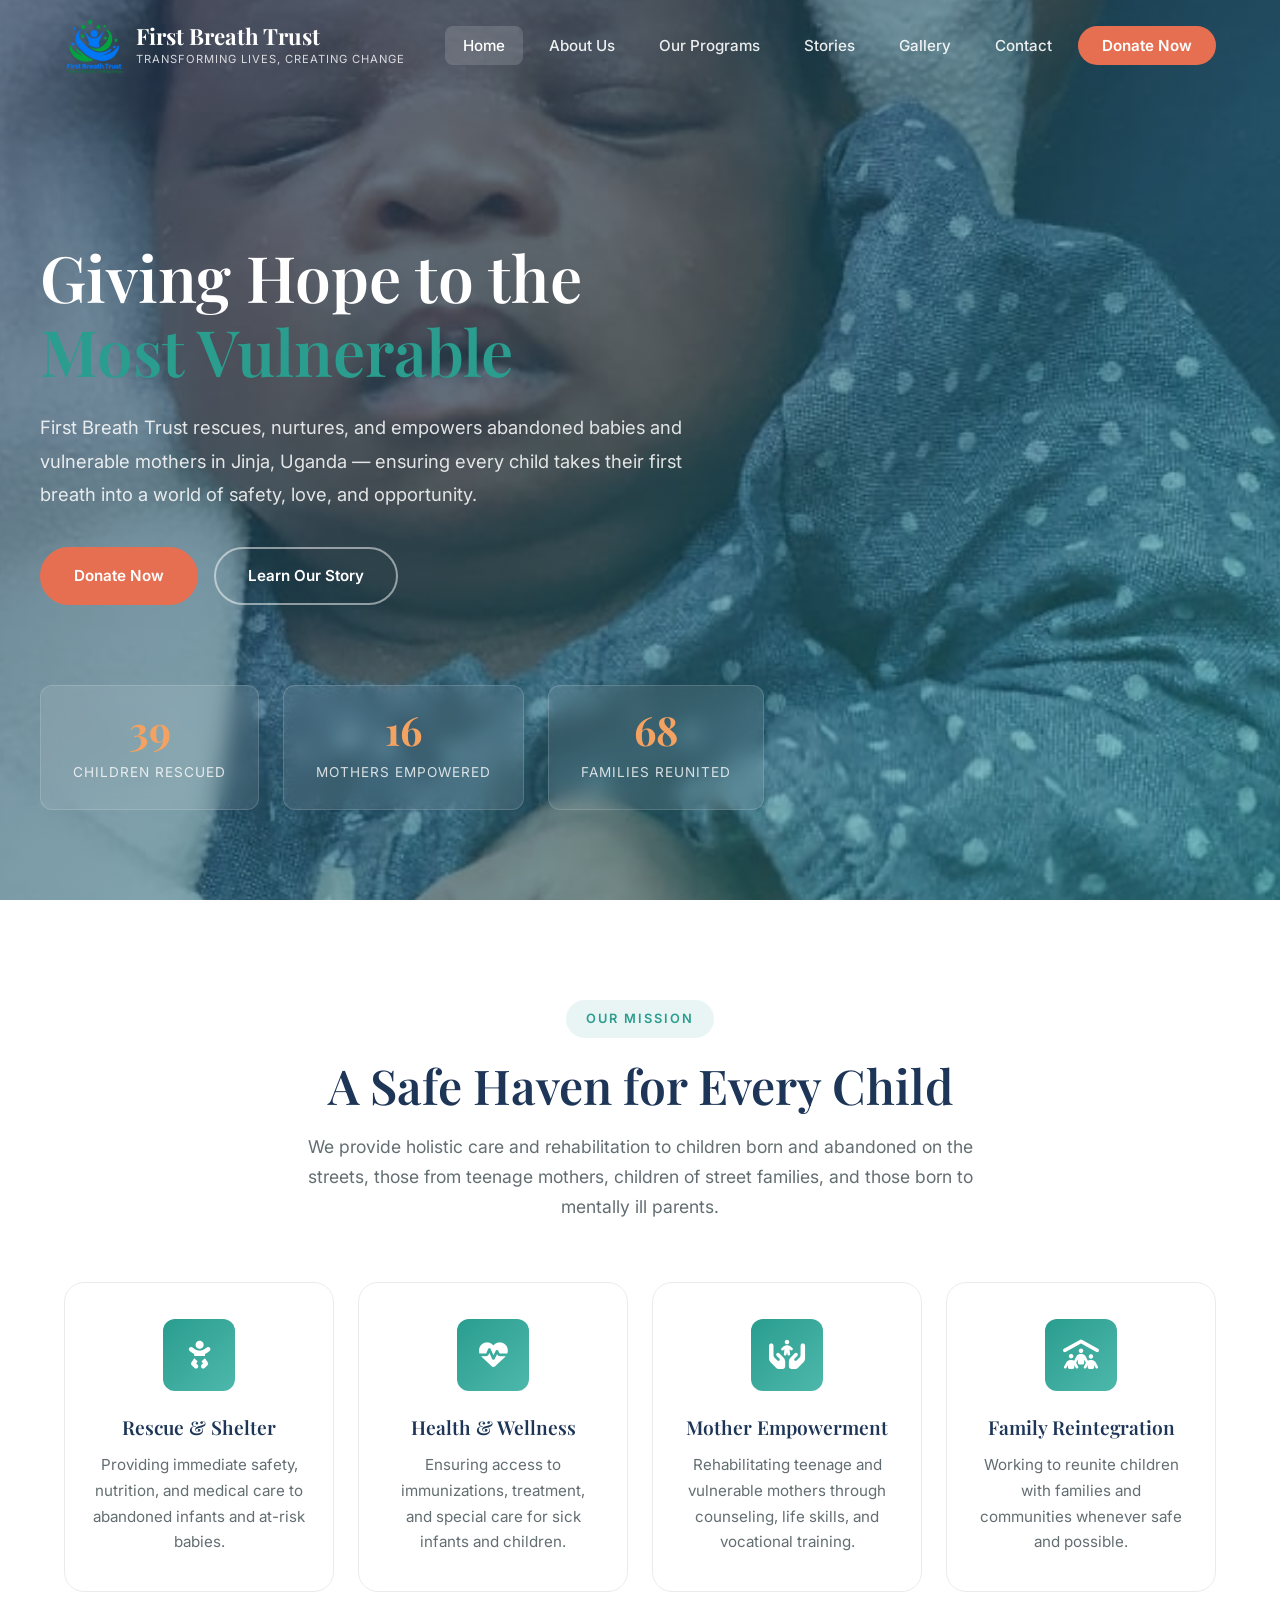
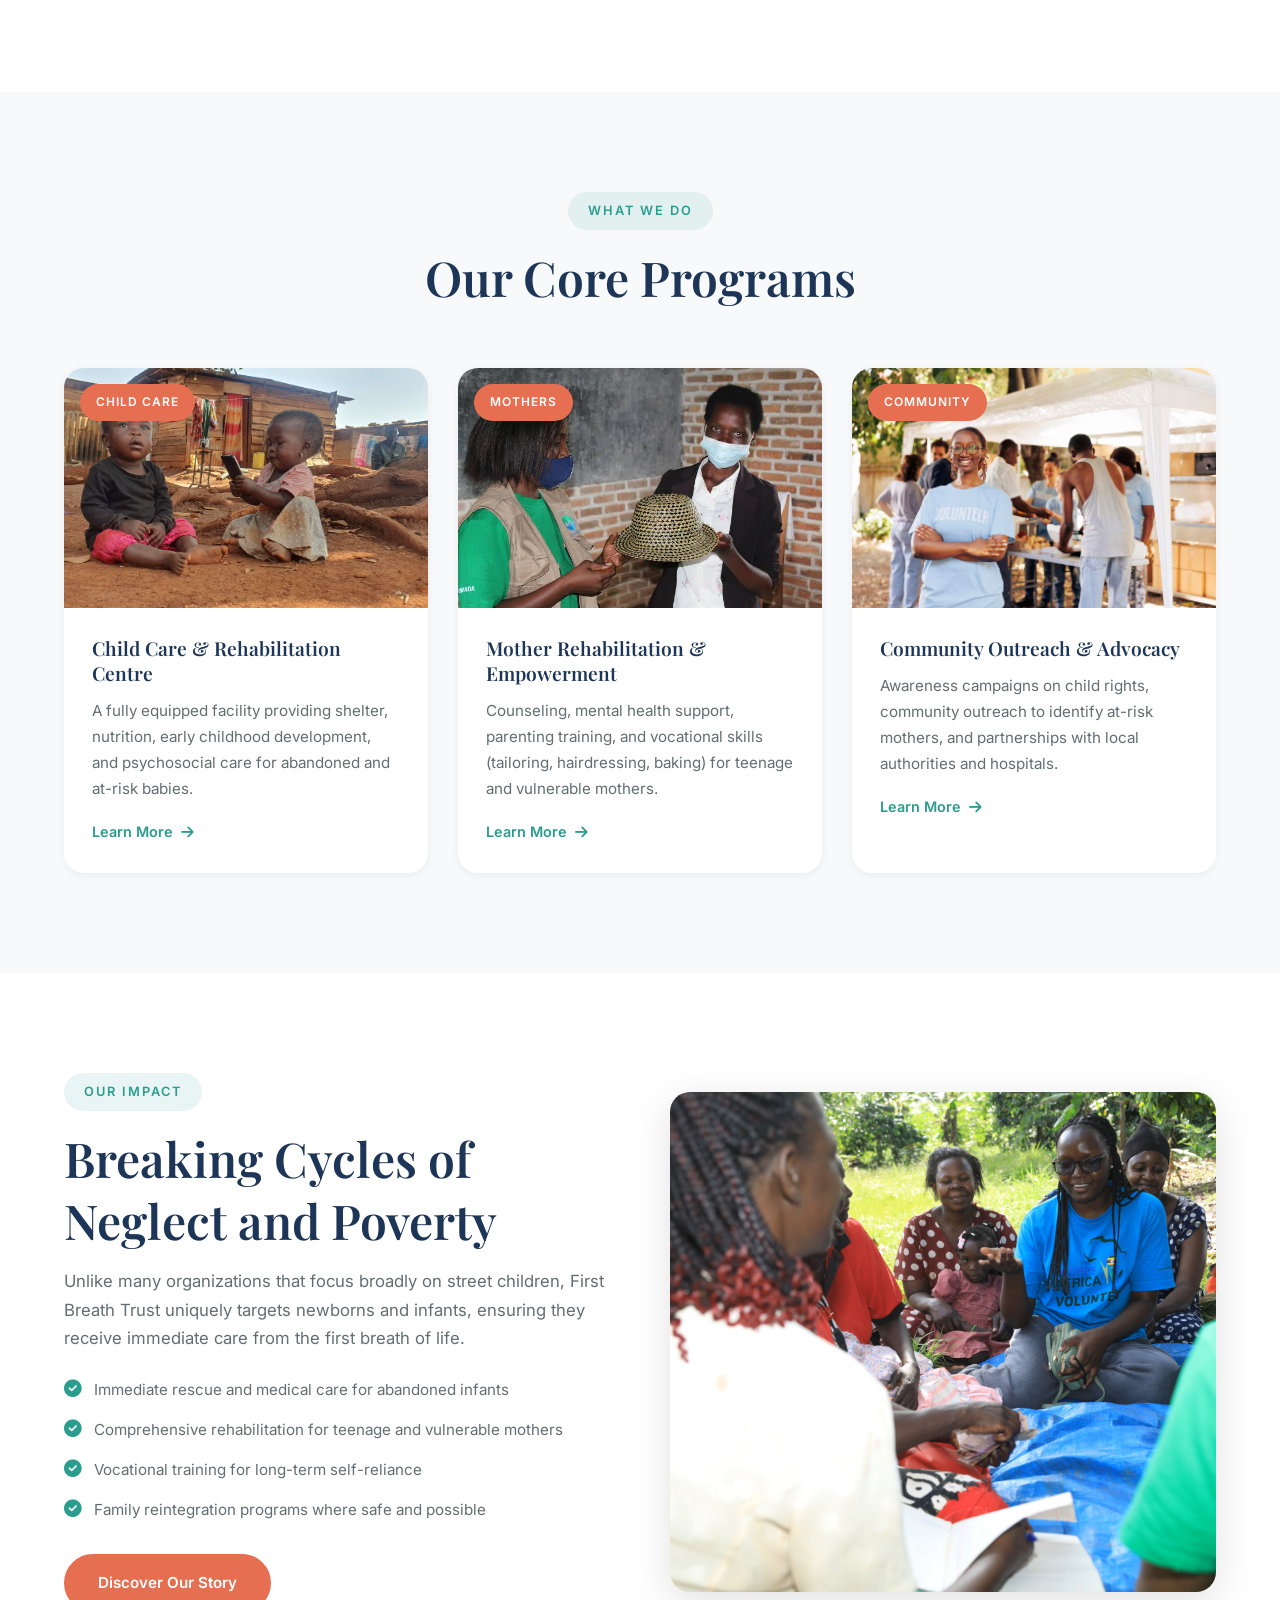
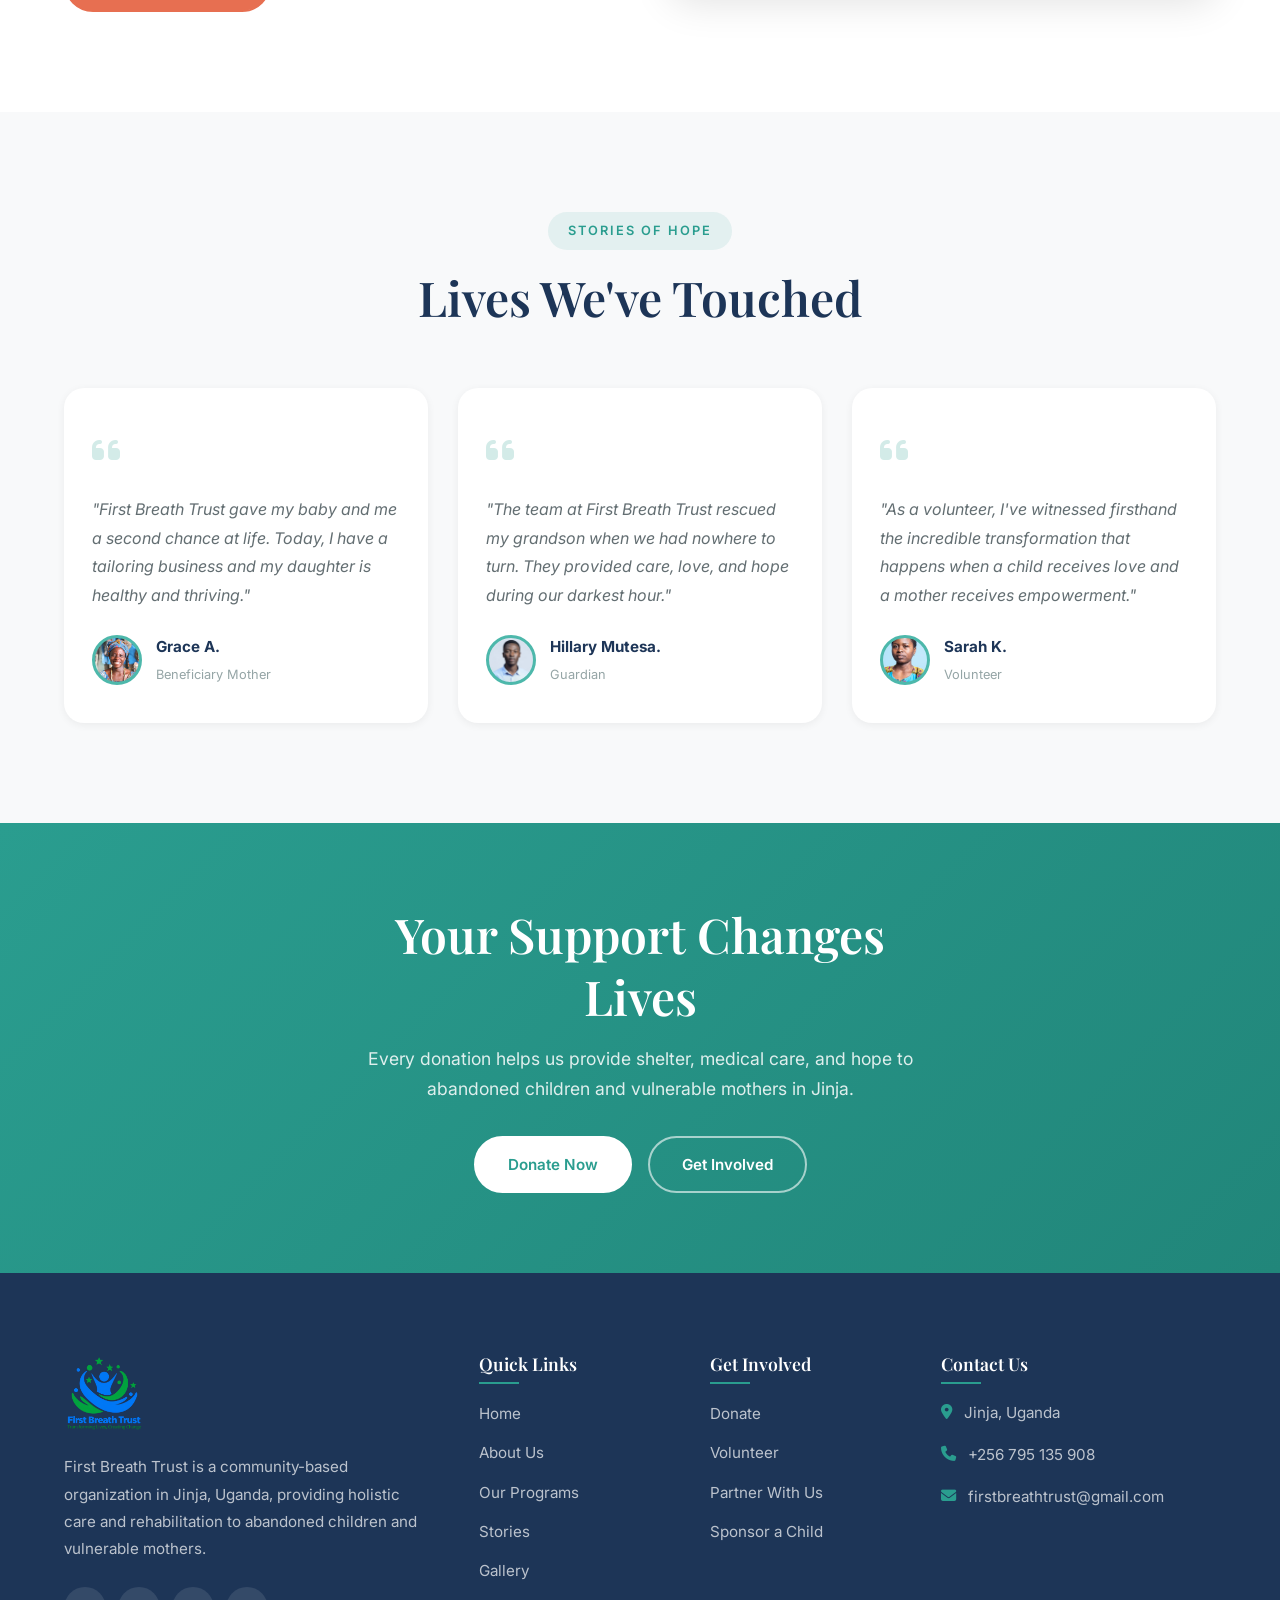
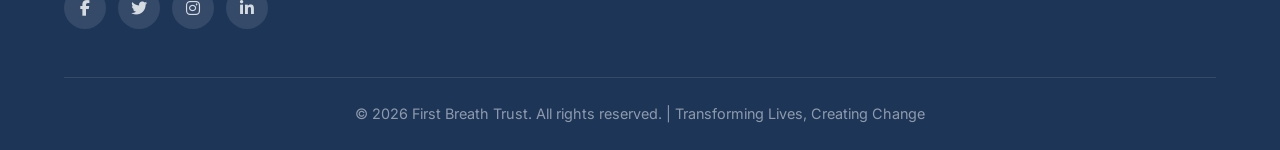
==== commit f0eabe4f: "f" ====
--- a/index.html
+++ b/index.html
@@ -43,7 +43,7 @@
     <!-- Hero Section -->
     <section class="hero">
         <div class="hero-overlay"></div>
-        <div class="hero-bg" style="background-image: url('images/bg_7.jpg');"></div>
+        <div class="hero-bg" style="background-image: url('images/1.jpg');"></div>
         <div class="container hero-content">
             <div class="hero-text">
 
--- a/css/style.css
+++ b/css/style.css
@@ -2067,4 +2067,323 @@
         text-decoration: underline;
     }
     
+}
+/* ============================================
+   Skills Mini Grid (inside Mother Program card)
+   ============================================ */
+.skills-mini-grid {
+    display: grid;
+    grid-template-columns: repeat(4, 1fr);
+    gap: 10px;
+    margin-top: 20px;
+    margin-bottom: 10px;
+}
+
+.skill-mini-card {
+    display: flex;
+    flex-direction: column;
+    align-items: center;
+    justify-content: center;
+    gap: 6px;
+    padding: 14px 8px;
+    background: var(--bg-light);
+    border: 1px solid var(--border);
+    border-radius: var(--radius-sm);
+    text-align: center;
+    transition: var(--transition);
+    cursor: default;
+}
+
+.skill-mini-card:hover {
+    background: rgba(42, 157, 143, 0.08);
+    border-color: var(--primary-light);
+    transform: translateY(-3px);
+}
+
+.skill-mini-icon {
+    width: 36px;
+    height: 36px;
+    background: linear-gradient(135deg, var(--primary), var(--primary-light));
+    color: var(--white);
+    border-radius: 50%;
+    display: flex;
+    align-items: center;
+    justify-content: center;
+    font-size: 0.95rem;
+}
+
+.skill-mini-name {
+    font-size: 0.75rem;
+    font-weight: 500;
+    color: var(--text);
+    line-height: 1.2;
+}
+
+@media (max-width: 480px) {
+    .skills-mini-grid {
+        grid-template-columns: repeat(2, 1fr);
+    }
+}
+
+/* ============================================
+   Tech Program Image Badge
+   ============================================ */
+.tech-program-image {
+    position: relative;
+}
+
+.tech-overlay-badge {
+    position: absolute;
+    top: 16px;
+    right: 16px;
+    background: linear-gradient(135deg, var(--secondary), var(--accent));
+    color: var(--white);
+    font-size: 0.75rem;
+    font-weight: 600;
+    text-transform: uppercase;
+    letter-spacing: 1px;
+    padding: 8px 16px;
+    border-radius: 50px;
+    display: flex;
+    align-items: center;
+    gap: 6px;
+    box-shadow: 0 4px 15px rgba(231, 111, 81, 0.4);
+    animation: badgePulse 2s ease-in-out infinite;
+}
+
+@keyframes badgePulse {
+    0%, 100% { transform: scale(1); }
+    50% { transform: scale(1.05); }
+}
+
+/* ============================================
+   Skills Showcase Section
+   ============================================ */
+.skills-showcase-section {
+    position: relative;
+}
+
+.skills-tabs {
+    display: flex;
+    justify-content: center;
+    gap: 12px;
+    margin-bottom: 50px;
+    flex-wrap: wrap;
+}
+
+.skills-tab {
+    display: inline-flex;
+    align-items: center;
+    gap: 10px;
+    padding: 14px 28px;
+    background: var(--white);
+    border: 2px solid var(--border);
+    border-radius: 50px;
+    font-family: var(--font-primary);
+    font-size: 0.95rem;
+    font-weight: 600;
+    color: var(--text);
+    cursor: pointer;
+    transition: var(--transition);
+}
+
+.skills-tab i {
+    font-size: 1rem;
+    color: var(--primary);
+    transition: var(--transition);
+}
+
+.skills-tab:hover {
+    border-color: var(--primary-light);
+    transform: translateY(-2px);
+    box-shadow: var(--shadow-sm);
+}
+
+.skills-tab.active {
+    background: linear-gradient(135deg, var(--primary), var(--primary-dark));
+    border-color: transparent;
+    color: var(--white);
+    box-shadow: 0 8px 25px rgba(42, 157, 143, 0.35);
+}
+
+.skills-tab.active i {
+    color: var(--white);
+}
+
+/* Skills Panels */
+.skills-panel {
+    display: none;
+    animation: fadeInPanel 0.4s ease;
+}
+
+.skills-panel.active {
+    display: block;
+}
+
+@keyframes fadeInPanel {
+    from {
+        opacity: 0;
+        transform: translateY(15px);
+    }
+    to {
+        opacity: 1;
+        transform: translateY(0);
+    }
+}
+
+/* Skills Grid */
+.skills-grid {
+    display: grid;
+    grid-template-columns: repeat(3, 1fr);
+    gap: 24px;
+}
+
+.skill-card {
+    background: var(--white);
+    border: 1px solid var(--border);
+    border-radius: var(--radius-lg);
+    padding: 28px 24px;
+    position: relative;
+    transition: var(--transition);
+    display: flex;
+    flex-direction: column;
+    overflow: hidden;
+}
+
+.skill-card::before {
+    content: '';
+    position: absolute;
+    top: 0;
+    left: 0;
+    right: 0;
+    height: 4px;
+    background: linear-gradient(90deg, var(--primary), var(--primary-light));
+    transform: scaleX(0);
+    transform-origin: left;
+    transition: transform 0.4s ease;
+}
+
+.skill-card:hover {
+    transform: translateY(-6px);
+    box-shadow: var(--shadow-lg);
+    border-color: transparent;
+}
+
+.skill-card:hover::before {
+    transform: scaleX(1);
+}
+
+.skill-card.tech-skill::before {
+    background: linear-gradient(90deg, var(--secondary), var(--accent));
+}
+
+.skill-card.business-skill::before {
+    background: linear-gradient(90deg, var(--dark), var(--primary));
+}
+
+.skill-icon {
+    width: 56px;
+    height: 56px;
+    background: linear-gradient(135deg, var(--primary), var(--primary-light));
+    color: var(--white);
+    border-radius: var(--radius-md);
+    display: flex;
+    align-items: center;
+    justify-content: center;
+    font-size: 1.4rem;
+    margin-bottom: 18px;
+    transition: var(--transition);
+}
+
+.skill-card:hover .skill-icon {
+    transform: scale(1.1) rotate(-5deg);
+}
+
+.skill-card.tech-skill .skill-icon {
+    background: linear-gradient(135deg, var(--secondary), var(--accent));
+}
+
+.skill-card.business-skill .skill-icon {
+    background: linear-gradient(135deg, var(--dark), var(--primary));
+}
+
+.skill-card h4 {
+    font-size: 1.1rem;
+    margin-bottom: 10px;
+    color: var(--dark);
+    line-height: 1.3;
+}
+
+.skill-card p {
+    font-size: 0.9rem;
+    color: var(--text-light);
+    line-height: 1.6;
+    margin-bottom: 16px;
+    flex-grow: 1;
+}
+
+.skill-duration {
+    display: inline-flex;
+    align-items: center;
+    gap: 6px;
+    font-size: 0.8rem;
+    font-weight: 600;
+    color: var(--primary);
+    background: rgba(42, 157, 143, 0.08);
+    padding: 6px 14px;
+    border-radius: 50px;
+    width: fit-content;
+}
+
+.skill-card.tech-skill .skill-duration {
+    color: var(--secondary);
+    background: rgba(231, 111, 81, 0.08);
+}
+
+.skill-card.business-skill .skill-duration {
+    color: var(--dark);
+    background: rgba(29, 53, 87, 0.08);
+}
+
+/* Skills Showcase responsive */
+@media (max-width: 1024px) {
+    .skills-grid {
+        grid-template-columns: repeat(2, 1fr);
+    }
+}
+
+@media (max-width: 768px) {
+    .skills-tabs {
+        gap: 8px;
+        margin-bottom: 32px;
+    }
+
+    .skills-tab {
+        padding: 10px 18px;
+        font-size: 0.85rem;
+        flex: 1 1 auto;
+        justify-content: center;
+    }
+
+    .skills-grid {
+        grid-template-columns: 1fr;
+        gap: 16px;
+    }
+
+    .skill-card {
+        padding: 22px 20px;
+    }
+
+    .skill-icon {
+        width: 48px;
+        height: 48px;
+        font-size: 1.2rem;
+    }
+}
+
+@media (max-width: 480px) {
+    .skills-tab {
+        width: 100%;
+        flex: 0 0 100%;
+    }
 }
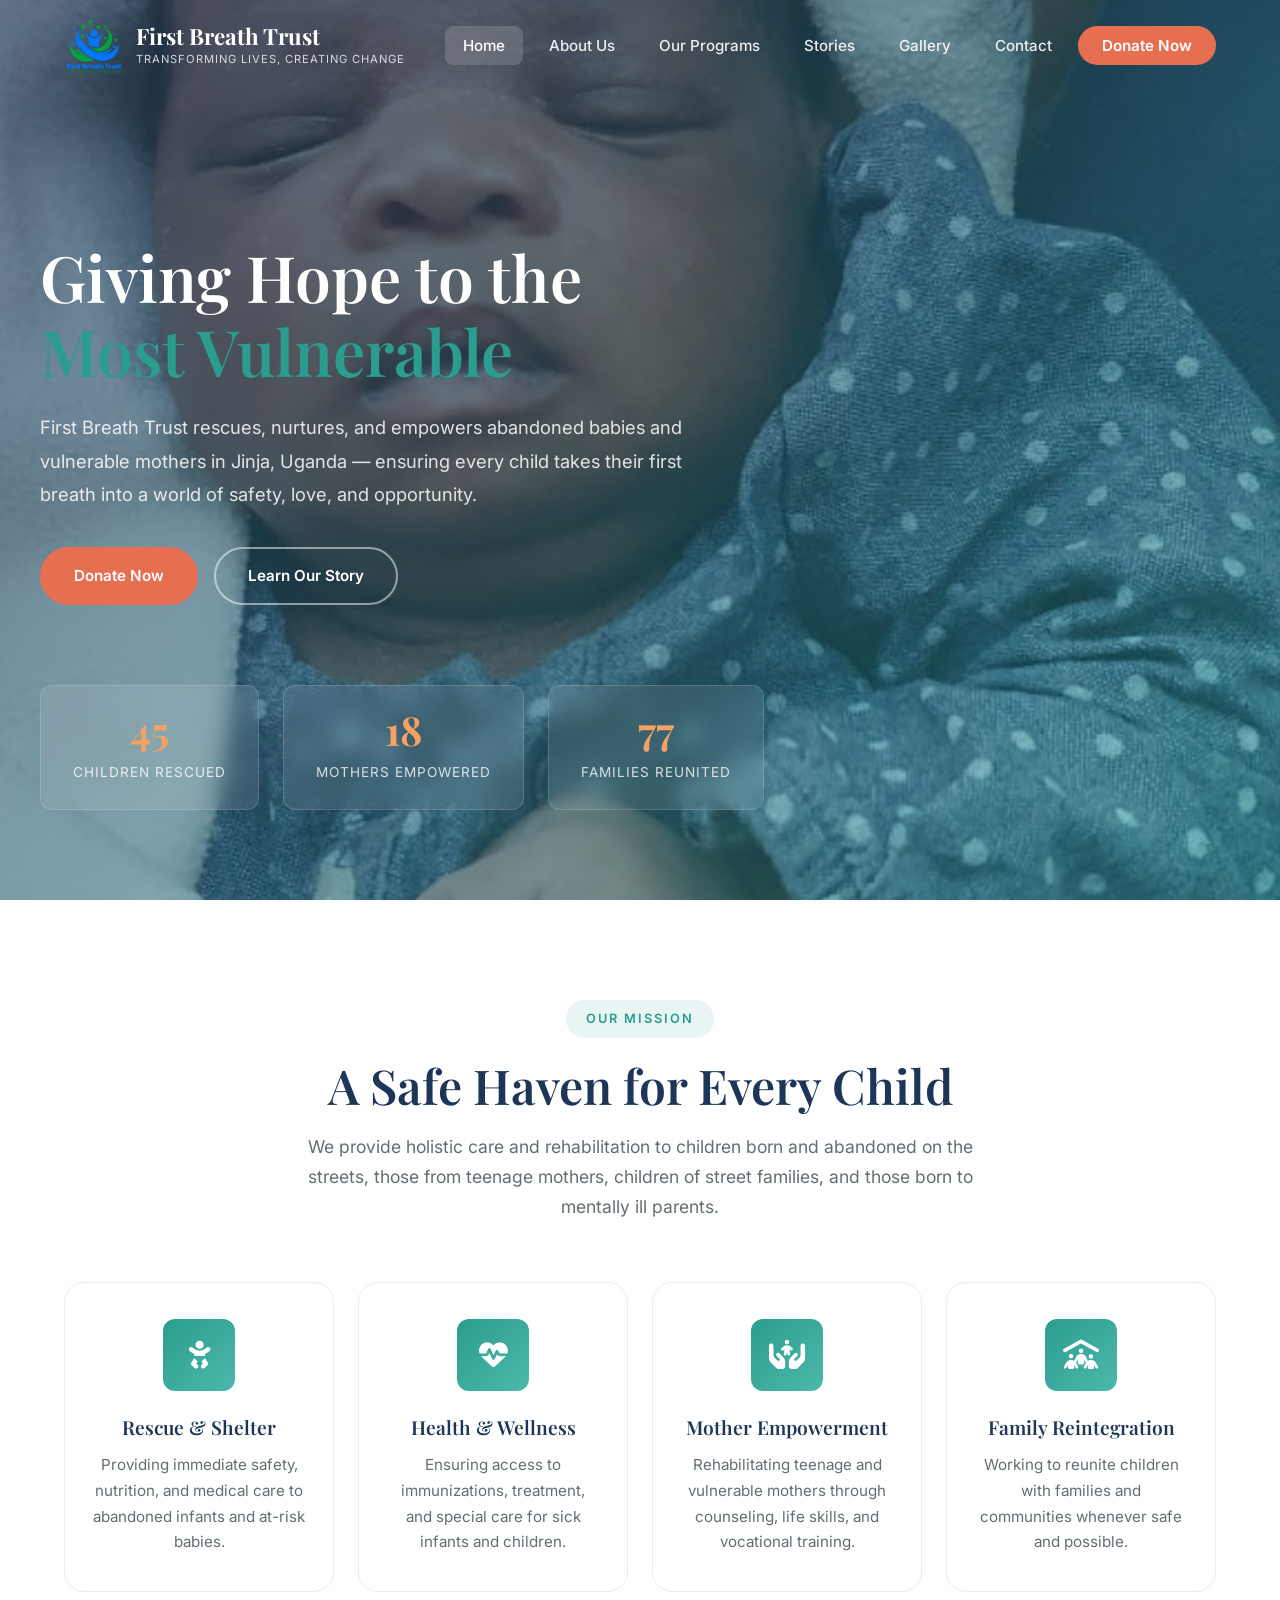
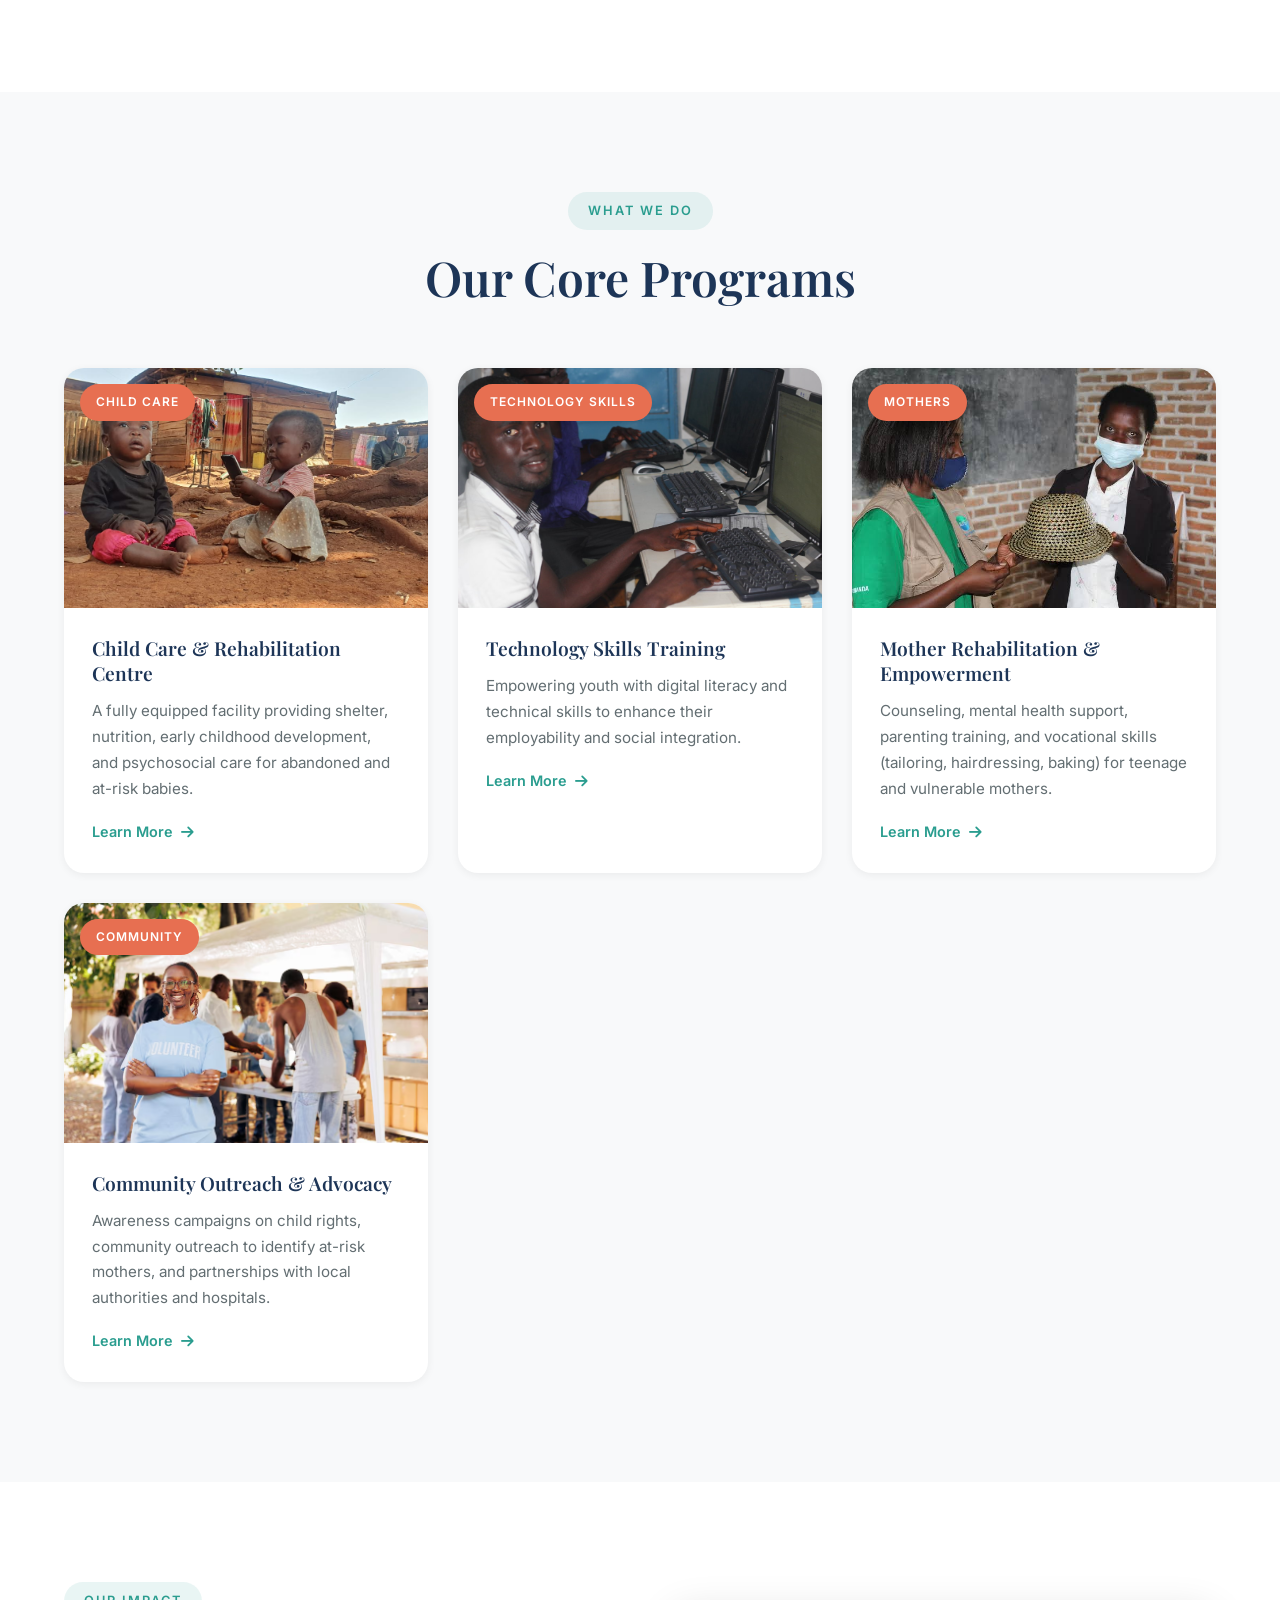
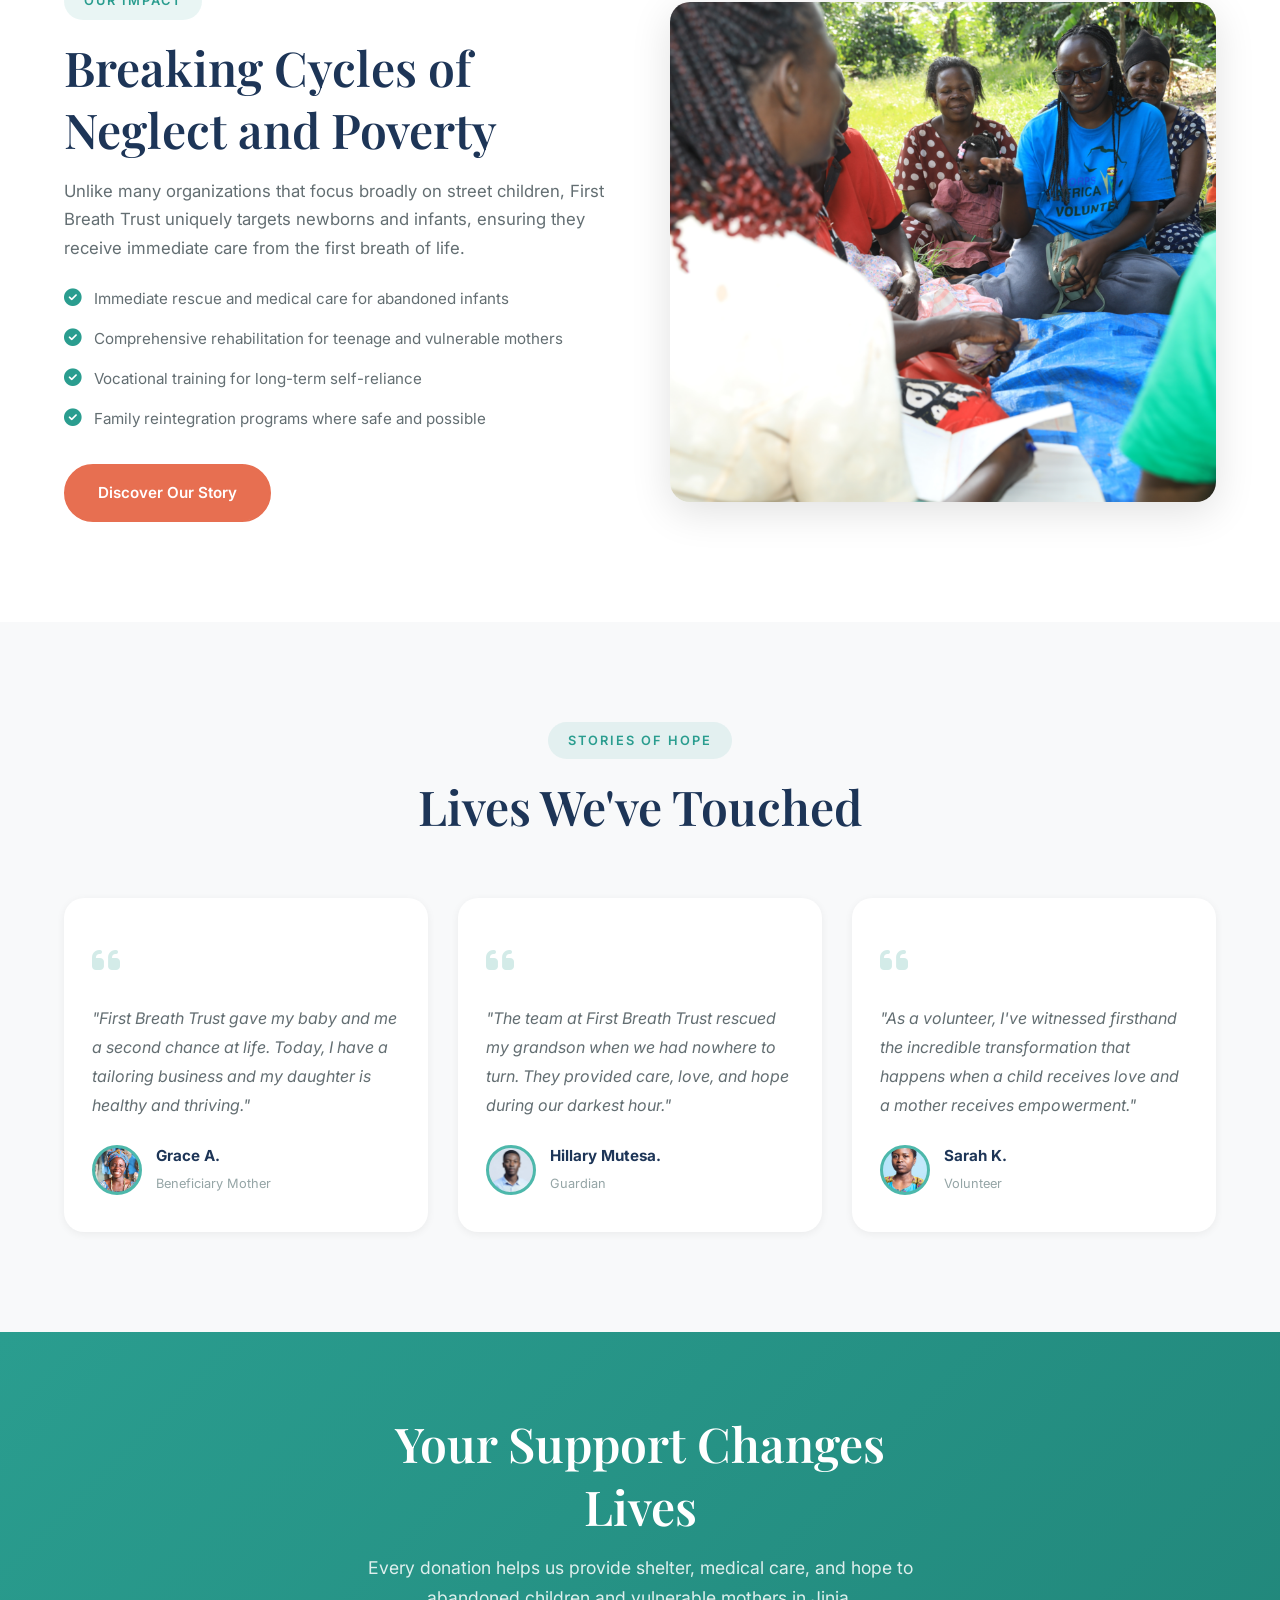
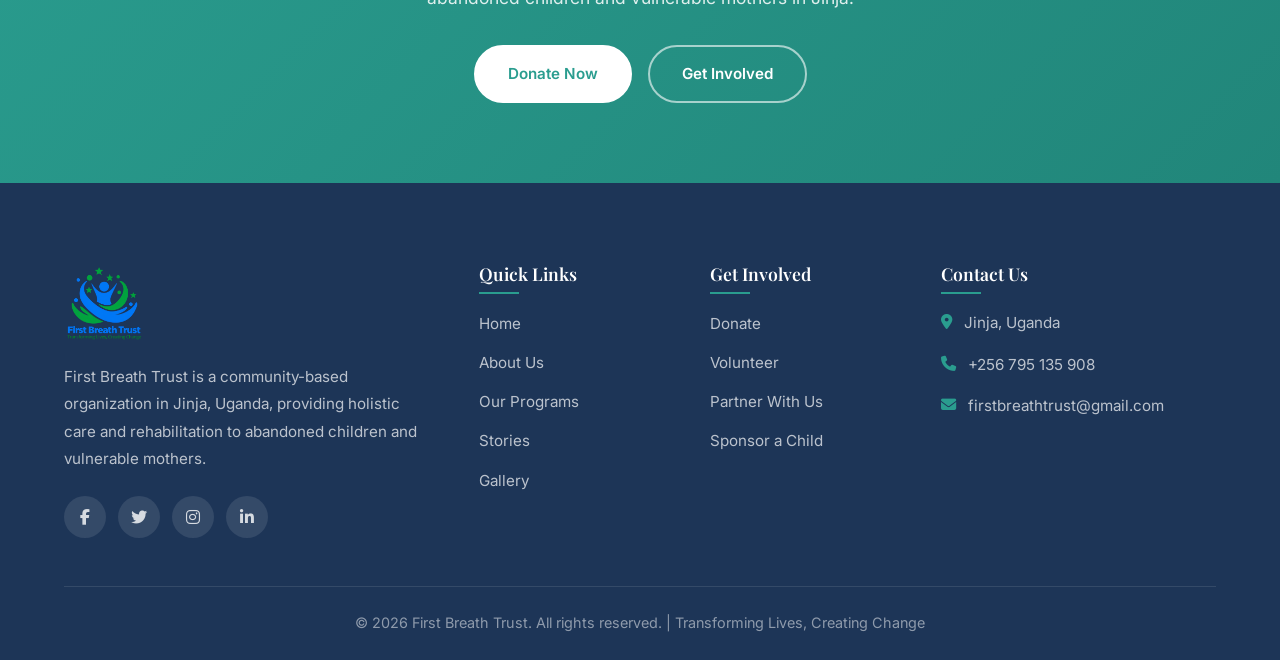
==== commit 673534e4: "f" ====
--- a/index.html
+++ b/index.html
@@ -122,6 +122,16 @@
                         <a href="programs.html" class="program-link">Learn More <i class="fas fa-arrow-right"></i></a>
                     </div>
                 </div>
+                 <div class="program-card">
+                    <div class="program-image" style="background-image: url('images/hh.jpg');">
+                        <span class="program-badge">Technology Skills</span>
+                    </div>
+                    <div class="program-content">
+                        <h3>Technology Skills Training</h3>
+                        <p>Empowering youth with digital literacy and technical skills to enhance their employability and social integration.</p>
+                        <a href="programs.html" class="program-link">Learn More <i class="fas fa-arrow-right"></i></a>
+                    </div>
+                </div>
                 <div class="program-card">
                     <div class="program-image" style="background-image: url('images/images.jpg');">
                         <span class="program-badge">Mothers</span>
